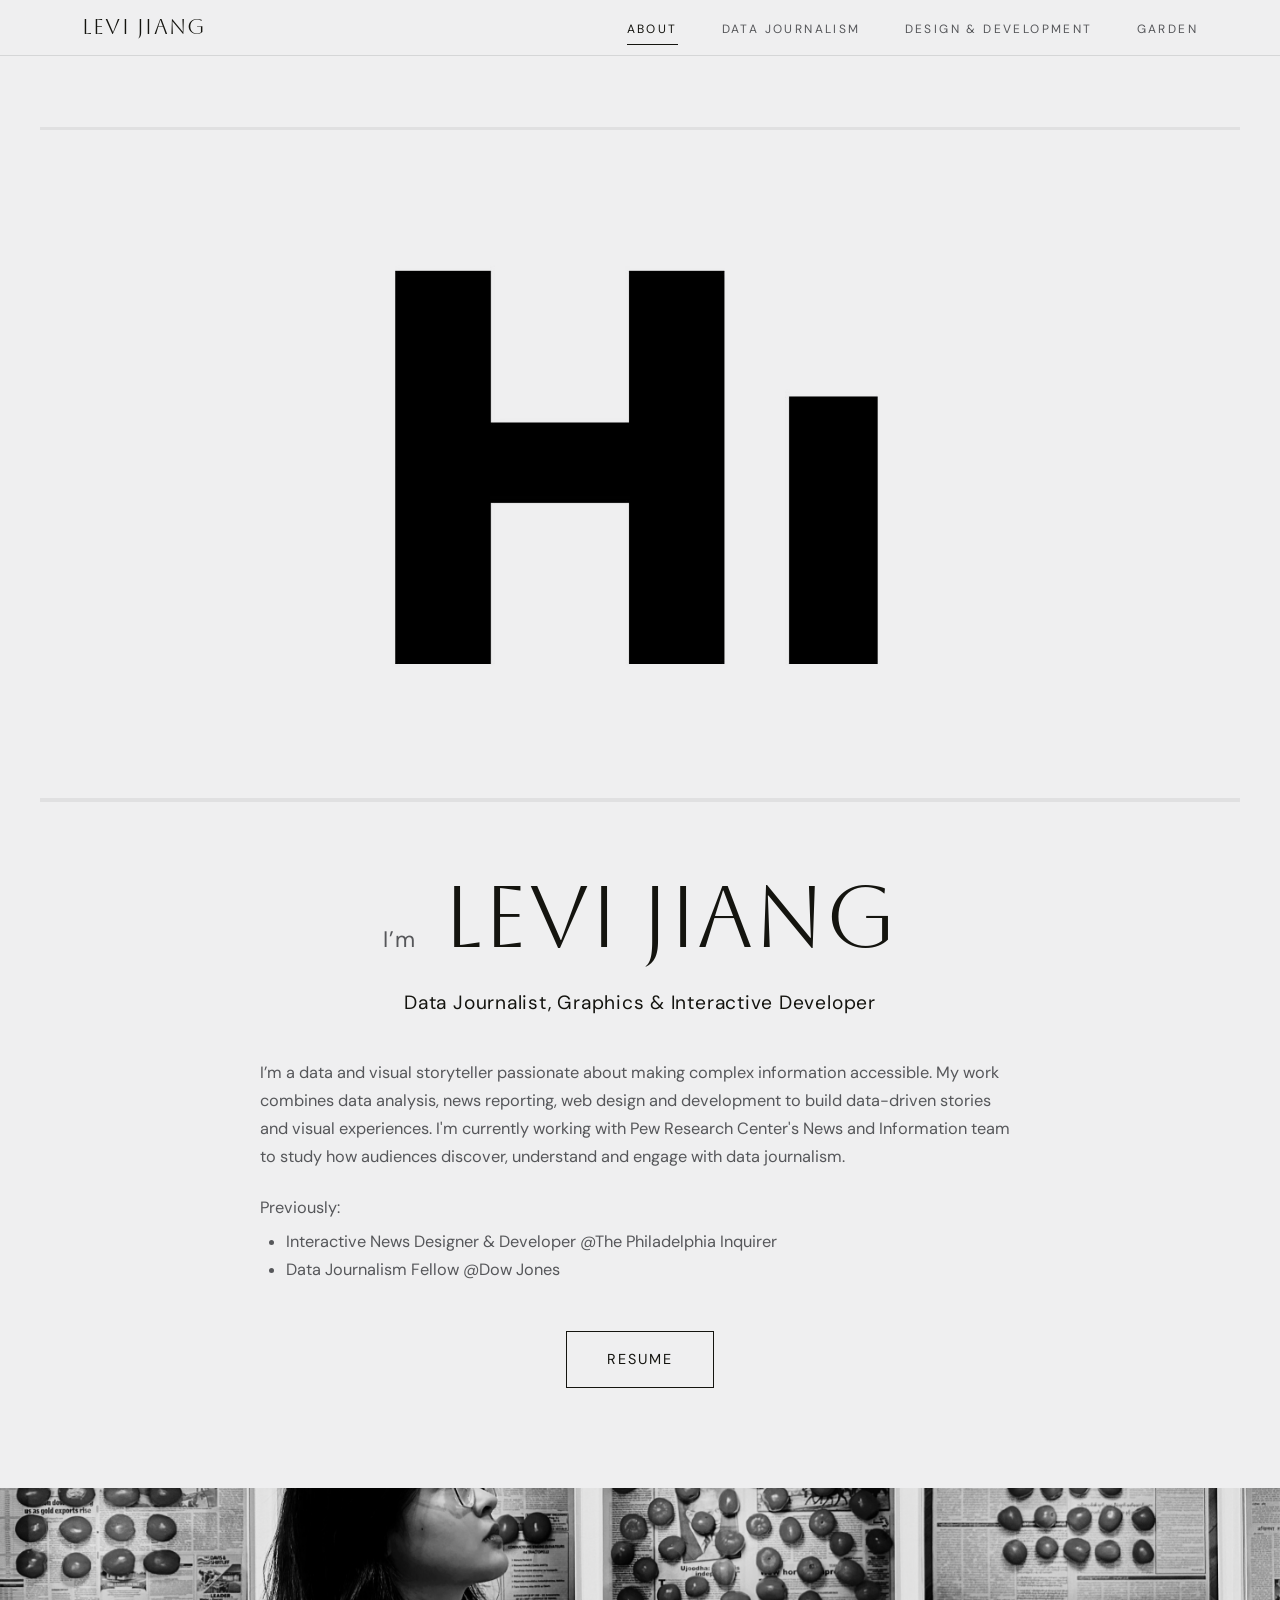
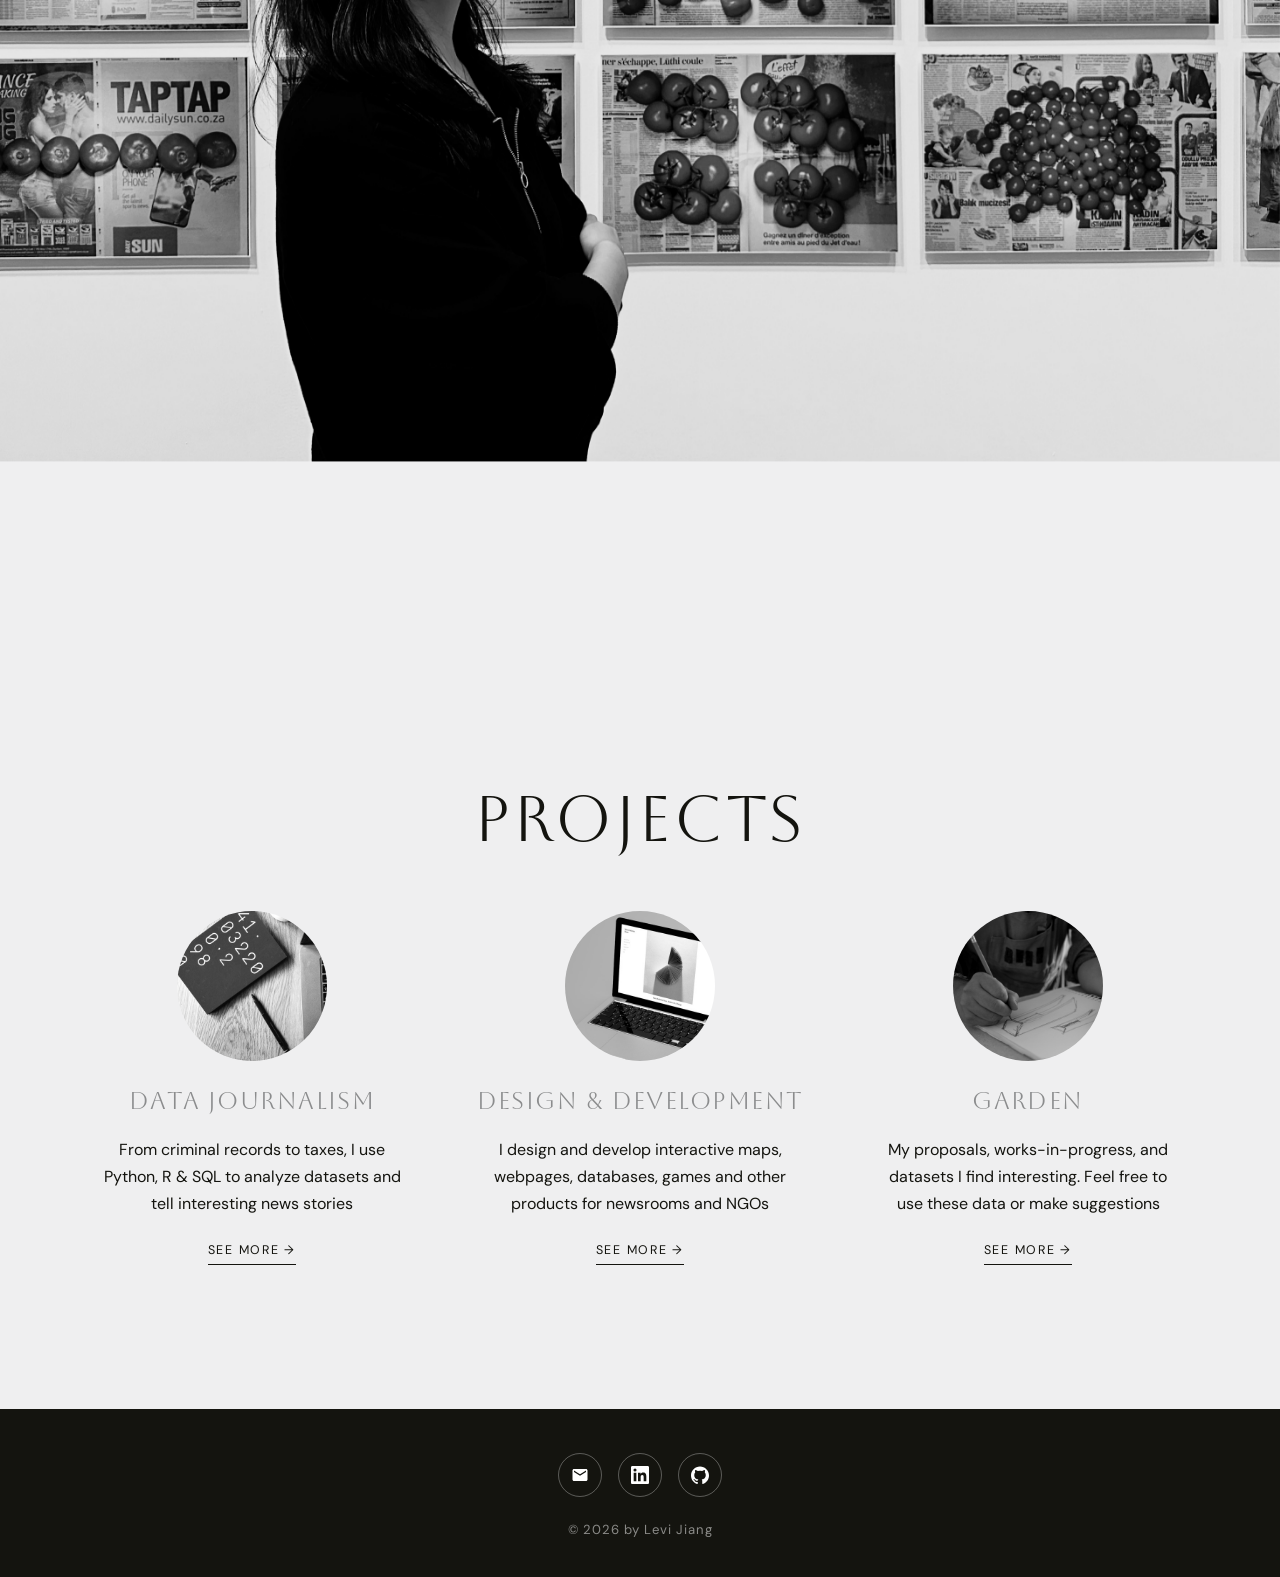
==== index.html @ 880fab99 "Update index.html" ====
<!DOCTYPE html>
<html lang="en">
<head>
  <meta charset="UTF-8" />
  <meta name="viewport" content="width=device-width, initial-scale=1.0" />
  <title>Levi Jiang</title>
  <meta name="description" content="Levi Jiang — Data Journalist, Graphics & Interactive Designer." />
  <meta name="google-site-verification" content="5mQPU6dWFtJViAVLo6UdJofTMunN8_RnD3cqD2Gphuk" />
  <link rel="preconnect" href="https://fonts.googleapis.com" />
  <link rel="preconnect" href="https://fonts.gstatic.com" crossorigin />
  <link href="https://fonts.googleapis.com/css2?family=Aboreto&family=DM+Sans:wght@400;500;600&display=swap" rel="stylesheet" />
  <link rel="stylesheet" href="css/style.css?v=30" />
</head>
<body>
  <header class="site-header">
    <div class="container">
      <nav class="nav">
        <a href="index.html" class="brand">Levi Jiang</a>
        <button class="nav-toggle" aria-label="Toggle menu">&#9776;</button>
        <ul class="nav-links">
          <li><a href="index.html" class="active">About</a></li>
          <li><a href="data-journalism.html">Data Journalism</a></li>
          <li><a href="design-development.html">Design & Development</a></li>
          <li><a href="garden.html">Garden</a></li>
        </ul>
      </nav>
    </div>
  </header>

  <main>
    <!-- Hero: the "Hi" video -->
    <section class="hero">
      <video class="hero-video" autoplay muted loop playsinline poster="assets/Pics/hero.jpg">
        <source src="assets/Videos/hero-1080p.mp4" type="video/mp4" />
      </video>
      <!--<a href="#intro" class="scroll-cue" aria-label="Scroll down">Scroll</a>-->
    </section>

    <!-- Intro -->
    <section class="intro" id="intro">
      <div class="container">
        <h1 class="display"><span class="im">I&rsquo;m</span> Levi Jiang</h1>
        <p class="role">Data Journalist, Graphics &amp; Interactive Developer</p>

        <div class="intro-prev">
          <p>I&rsquo;m a data and visual storyteller passionate about making complex information accessible. My work combines data analysis, news reporting, web design and development to build data-driven stories and visual experiences. I'm currently working with Pew Research Center's News and Information team to study how audiences discover, understand and engage with data journalism.</p>
          <p class="label">Previously:</p>
          <ul class="prev-list">
            <li>Interactive News Designer &amp; Developer @The Philadelphia Inquirer</li>
            <li>Data Journalism Fellow @Dow Jones</li>
          </ul>
        </div>
        <a href="assets/PDF/Levi%20Jiang%20Resume.pdf" class="btn" target="_blank" rel="noopener">Resume</a>
      </div>
    </section>

    <!-- Portrait: parallax — drifts slower than the page (desktop) -->
    <section class="portrait-reveal" role="img" aria-label="Levi Jiang">
      <div class="portrait-bg"></div>
    </section>

    <!-- Projects preview -->
    <section class="projects-preview">
      <div class="container">
        <h2 class="display">Projects</h2>

        <div class="areas">
          <div class="area">
            <img class="area-img" src="assets/Pics/cat-data.jpg?v=2" alt="Data Journalism" />
            <h3 class="area-title">Data Journalism</h3>
            <p>From criminal records to taxes, I use Python, R &amp; SQL to analyze datasets and tell interesting news stories</p>
            <a class="area-more" href="data-journalism.html">See more &rarr;</a>
          </div>
          <div class="area">
            <img class="area-img" src="assets/Pics/cat-design.jpg?v=3" alt="Design &amp; Development" />
            <h3 class="area-title">Design &amp; Development</h3>
            <p>I design and develop interactive maps, webpages, databases, games and other products for newsrooms and NGOs</p>
            <a class="area-more" href="design-development.html">See more &rarr;</a>
          </div>
          <div class="area">
            <img class="area-img" src="assets/Pics/cat-garden.jpg?v=1" alt="Garden" />
            <h3 class="area-title">Garden</h3>
            <p>My proposals, works-in-progress, and datasets I find interesting. Feel free to use these data or make suggestions</p>
            <a class="area-more" href="garden.html">See more &rarr;</a>
          </div>
        </div>
      </div>
    </section>
  </main>

  <footer class="site-footer">
    <div class="container">
      <div class="socials">
        <a href="mailto:lfjiang2001@gmail.com" aria-label="Email">
          <svg viewBox="0 0 24 24" fill="currentColor" aria-hidden="true"><path d="M20 4H4c-1.1 0-2 .9-2 2v12c0 1.1.9 2 2 2h16c1.1 0 2-.9 2-2V6c0-1.1-.9-2-2-2zm0 4l-8 5-8-5V6l8 5 8-5v2z"/></svg>
        </a>
        <a href="https://www.linkedin.com/in/levi-jiang/" target="_blank" rel="noopener" aria-label="LinkedIn">
          <svg viewBox="0 0 24 24" fill="currentColor" aria-hidden="true"><path d="M20.45 20.45h-3.56v-5.57c0-1.33-.02-3.04-1.85-3.04-1.85 0-2.14 1.45-2.14 2.94v5.67H9.35V9h3.41v1.56h.05c.48-.9 1.63-1.85 3.36-1.85 3.6 0 4.26 2.37 4.26 5.45v6.29zM5.34 7.43a2.07 2.07 0 110-4.14 2.07 2.07 0 010 4.14zM7.12 20.45H3.56V9h3.56v11.45zM22.22 0H1.77C.79 0 0 .77 0 1.73v20.54C0 23.22.79 24 1.77 24h20.45c.98 0 1.78-.78 1.78-1.73V1.73C24 .77 23.2 0 22.22 0z"/></svg>
        </a>
        <a href="https://github.com/EASE010" target="_blank" rel="noopener" aria-label="GitHub">
          <svg viewBox="0 0 24 24" fill="currentColor" aria-hidden="true"><path d="M12 .5C5.37.5 0 5.87 0 12.5c0 5.3 3.44 9.8 8.21 11.39.6.11.82-.26.82-.58v-2.03c-3.34.73-4.04-1.61-4.04-1.61-.55-1.39-1.34-1.76-1.34-1.76-1.09-.75.08-.73.08-.73 1.2.08 1.84 1.24 1.84 1.24 1.07 1.83 2.81 1.3 3.5.99.11-.78.42-1.31.76-1.61-2.67-.3-5.47-1.33-5.47-5.93 0-1.31.47-2.38 1.24-3.22-.13-.3-.54-1.52.11-3.18 0 0 1.01-.32 3.3 1.23a11.5 11.5 0 016 0c2.29-1.55 3.3-1.23 3.3-1.23.65 1.66.24 2.88.12 3.18.77.84 1.23 1.91 1.23 3.22 0 4.61-2.8 5.63-5.48 5.92.43.37.81 1.1.81 2.22v3.29c0 .32.22.7.83.58C20.56 22.3 24 17.8 24 12.5 24 5.87 18.63.5 12 .5z"/></svg>
        </a>
      </div>
      <div class="footer-bottom">&copy; 2026 by Levi Jiang</div>
    </div>
  </footer>

  <script src="js/main.js?v=11"></script>
</body>
</html>
---- css/style.css ----
:root {
  --bg: #efeff0;        /* newsprint paper gray/
  --bg-soft: #e2e3e4;   /* slightly deeper gray for contrasting sections */
  --ink: #14140f;
  --muted: #8b8c8d;
  --muted-dark: #56575a;
  --line: #d5d6d7;
  --maxw: 1180px;
  --display: "Aboreto", "Times New Roman", serif;
  --sans: "DM Sans", -apple-system, BlinkMacSystemFont, "Segoe UI", Roboto, sans-serif;
  --body: "DM Sans", -apple-system, BlinkMacSystemFont, "Segoe UI", Roboto, sans-serif;
}

* { box-sizing: border-box; margin: 0; padding: 0; }
html { scroll-behavior: smooth; }
body {
  background: var(--bg);
  color: var(--ink);
  font-family: var(--body);
  font-size: 17px;
  line-height: 1.7;
  -webkit-font-smoothing: antialiased;
}
img { max-width: 100%; display: block; }
a { color: inherit; text-decoration: none; }

.container { max-width: var(--maxw); margin: 0 auto; padding: 0 32px; }

h1, h2, h3 { font-weight: 400; line-height: 1.05; }
.display { font-family: var(--display); letter-spacing: 0.01em; }

.eyebrow {
  font-family: var(--sans);
  font-size: 0.82rem;
  letter-spacing: 0.28em;
  text-transform: uppercase;
  color: var(--muted);
  font-weight: 400;
}
.muted { color: var(--muted); }

/* ---------- Buttons ---------- */
.btn {
  display: inline-flex; align-items: center; gap: 10px;
  padding: 15px 40px;
  font-family: var(--sans);
  font-weight: 400;
  font-size: 0.9rem;
  letter-spacing: 0.14em;
  text-transform: uppercase;
  border: 1px solid var(--ink);
  background: transparent;
  color: var(--ink);
  transition: all .22s ease;
  cursor: pointer;
}
.btn:hover { background: var(--ink); color: #fff; }
.btn-solid { background: var(--ink); color: #fff; }
.btn-solid:hover { background: #fff; color: var(--ink); }

/* ---------- Header ---------- */
.site-header {
  position: sticky; top: 0; z-index: 50;
  background: rgba(239, 239, 240, 0.85);
  backdrop-filter: saturate(180%) blur(12px);
  border-bottom: 1px solid var(--line);
}
.nav { display: flex; align-items: center; justify-content: space-between; height: 55px; }
.brand { font-family: var(--display); font-size: 1.3rem; letter-spacing: 0.06em; color: var(--ink); }
.nav-links { display: flex; gap: 44px; list-style: none; align-items: center; }
.nav-links a {
  font-family: var(--sans);
  font-size: 0.75rem; font-weight: 400;
  letter-spacing: 0.2em; text-transform: uppercase;
  color: var(--muted-dark); position: relative; padding: 8px 0;
  transition: color .2s ease;
}
.nav-links a:hover { color: var(--ink); }
.nav-links a.active { color: var(--ink); }
.nav-links a.active::after {
  content: ""; position: absolute; left: 0; right: 0; bottom: 0;
  height: 1.5px; background: var(--ink);
}
.nav-toggle { display: none; background: none; border: none; font-size: 1.6rem; cursor: pointer; color: var(--ink); line-height: 1; }

/* ---------- Hero (full-width "Hi" video) ---------- */
.hero {
  position: relative;
  min-height: calc(100vh - 84px);
  display: flex; align-items: center; justify-content: center;
  padding: 0;
}
.hero-video {
  width: 100%;
  max-width: 1200px;
  aspect-ratio: 16 / 9;
  object-fit: contain;
  display: block;
  background: var(--bg);
  /* video has a white background; multiply lets the paper-gray page show
     through the white while keeping the black "Hi" — so it blends in */
  mix-blend-mode: multiply;
  /* desaturate so the hand/sphere match the black & white page */
  filter: grayscale(100%);
}
.scroll-cue {
  position: absolute; left: 50%; bottom: 26px; transform: translateX(-50%);
  font-family: var(--sans); font-size: 0.7rem; letter-spacing: 0.24em; text-transform: uppercase;
  color: var(--muted); display: flex; flex-direction: column; align-items: center; gap: 8px;
  animation: bob 2s ease-in-out infinite;
}
.scroll-cue::after { content: ""; width: 1px; height: 34px; background: var(--muted); }
@keyframes bob { 0%,100%{ transform: translateX(-50%) translateY(0);} 50%{ transform: translateX(-50%) translateY(6px);} }

/* ---------- Intro block (below the Hi) ---------- */
.intro { padding: 0px 0 100px; text-align: left; }
/* Only the name + role stay centered; everything below reads left-aligned */
.intro h1,
.intro .role { text-align: center; }
.intro h1 { font-family: var(--display); font-size: clamp(3rem, 7vw, 5.4rem); letter-spacing: 0em; margin-bottom: 24px; }
/* "I'm" sits small, inline, at the baseline of the big name */
.intro .im { font-family: var(--sans); font-size: 0.26em; letter-spacing: 0.06em; color: var(--muted-dark); vertical-align: baseline; margin-right: 0.15em; }
.intro .role { font-family: var(--sans); font-size: clamp(1.05rem, 1.5vw, 1.35rem); letter-spacing: 0.04em; margin-bottom: 40px; }
/* Cap the width and center it — a comfortable column on desktop that shrinks
   to fit any screen (no fixed side margins that break on mobile) */
.intro-prev { max-width: 760px; margin: 0 auto; }
.intro-prev p { color: var(--muted-dark); font-size: 1.02rem; line-height: 1.7; margin-bottom: 1.5rem; }
.intro-prev .label { font-family: var(--body); letter-spacing: normal; text-transform: none; font-size: 1.02rem; color: var(--muted-dark); margin-bottom: 6px; }
.prev-list { list-style: disc; padding-left: 1.5em; margin: 0; }
.prev-list li { color: var(--muted-dark); font-size: 1.02rem; line-height: 1.7; }
.intro .btn { display: flex; width: fit-content; margin: 48px auto 0; }

/* ---------- Portrait parallax (photo drifts slower than the page) ---------- */
.portrait-reveal {
  position: relative;
  overflow: hidden;
  height: 91vh;
  min-height: 460px;
}
.portrait-bg {
  position: absolute;
  inset: -10% 0;                 /* headroom so the JS drift never exposes a gap */
  background-image: url("../assets/Pics/portrait.jpg");
  background-repeat: no-repeat;
  background-position: center center;
  background-size: cover;
  will-change: transform;
}
/* On mobile the photo just sits still (no parallax) */
@media (max-width: 768px) {
  .portrait-reveal { height: 56vh; min-height: 340px; }
  .portrait-bg { inset: 0; transform: none !important; }
}
/* Respect users who prefer less motion */
@media (prefers-reduced-motion: reduce) {
  .portrait-bg { transform: none !important; }
}

/* ---------- Projects preview (three areas) ---------- */
.projects-preview {
  padding: 80px 0;
  background: var(--bg);
  text-align: center;
}
.projects-preview .display {
  font-size: clamp(2.6rem, 6vw, 4rem);
  line-height: 1;
  letter-spacing: 0.04em;
  margin-bottom: 60px;
}
.projects-preview .lead { font-family: var(--sans); font-size: 1.15rem; letter-spacing: 0.01em; color: var(--ink); margin: 0 auto 68px; }

.areas { display: grid; grid-template-columns: repeat(3, 1fr); gap: 48px; margin-bottom: 64px; }
.area { display: flex; flex-direction: column; align-items: center; }
.area-img {
  width: 150px; height: 150px;
  border-radius: 50%;
  object-fit: cover;
  filter: grayscale(100%);
  margin-bottom: 28px;
}
.area-title {
  font-family: var(--display);
  font-size: 1.5rem;
  letter-spacing: 0.06em;
  color: var(--muted);
  margin-bottom: 22px;
}
.area p { font-family: var(--sans); color: var(--ink); font-size: 1rem; line-height: 1.7; max-width: 300px; }
.area-more { display: inline-block; margin-top: 22px; font-family: var(--sans); font-size: 0.78rem; letter-spacing: 0.14em; text-transform: uppercase; color: var(--ink); border-bottom: 1px solid var(--ink); padding-bottom: 3px; transition: opacity .2s ease; }
.area-more:hover { opacity: 0.5; }

/* award line inside a Garden-style card */
.projects-item .award { display: block; margin-top: 12px; font-family: var(--sans); font-size: 0.82rem; color: var(--ink); }

@media (max-width: 768px) {
  .areas { grid-template-columns: 1fr; gap: 56px; }
}

/* ---------- Generic page head ---------- */
.page-head { padding: 70px 0 20px; text-align: center; }
.page-head .eyebrow { display: block; margin-bottom: 22px; }
.page-head h1 { font-family: var(--display); font-size: clamp(3rem, 4vw, 5rem); letter-spacing: 0.02em; }
.page-head .page-sub { font-family: var(--sans); color: var(--muted); letter-spacing: 0.06em; margin-top: 16px; }
.page-head .lead { font-family: var(--sans); color: var(--muted-dark); max-width: 640px; margin: 22px auto 0; letter-spacing: 0.02em; }

/* ---------- Garden ---------- */
.garden-list { max-width: 940px; margin: 0 auto; display: flex; flex-direction: column; }
.projects-item { display: grid; grid-template-columns: 320px 1fr; gap: 40px; align-items: center; padding: 44px 0; border-top: 1px solid var(--line); }
.projects-item:last-child { border-bottom: 1px solid var(--line); }
.garden-thumb { display: block; overflow: hidden; border-radius: 2px; }
.garden-thumb img {
  width: 100%; aspect-ratio: 3 / 2; object-fit: cover;
  filter: grayscale(100%);
  transition: filter .4s ease, transform .5s ease;
}
/* colour + zoom when hovering the picture OR the headline of the same card */
.garden-thumb:hover img,
.projects-item:has(h3 a:hover) .garden-thumb img { filter: grayscale(0%); transform: scale(1.04); }
.garden-tag { font-family: var(--sans); font-size: 0.72rem; letter-spacing: 0.18em; text-transform: uppercase; color: var(--muted); display: block; margin-bottom: 12px; }
.projects-item h3 { font-family: var(--body); font-weight: 600; font-size: clamp(1.3rem, 2.2vw, 1.6rem); line-height: 1.3; letter-spacing: -0.01em; margin-bottom: 14px; }
.projects-item h3 a:hover { text-decoration: underline; text-underline-offset: 3px; }
.projects-item p { color: var(--muted-dark); font-size: 1rem; line-height: 1.7; }
@media (max-width: 768px) {
  .projects-item { grid-template-columns: 1fr; gap: 20px; padding: 32px 0; }
}

/* ---------- Section shell ---------- */
.section { padding: 90px 0; }

/* ---------- Project category intro ---------- */
.cats { display: grid; grid-template-columns: repeat(3, 1fr); gap: 40px; margin-bottom: 84px; }
.cat h3 { font-family: var(--display); font-size: 1.5rem; margin-bottom: 14px; letter-spacing: 0.02em; }
.cat p { color: var(--muted-dark); font-size: 0.98rem; }
.cat .num { font-family: var(--sans); font-size: 0.8rem; letter-spacing: 0.2em; color: var(--muted); display: block; margin-bottom: 16px; }

/* ---------- Filters ---------- */
.filters { display: flex; flex-wrap: wrap; gap: 10px; justify-content: center; margin-bottom: 56px; }
.filter-btn {
  font-family: var(--sans); font-size: 0.78rem; font-weight: 400;
  letter-spacing: 0.14em; text-transform: uppercase;
  padding: 10px 24px; border: 1px solid var(--line); background: var(--bg); color: var(--muted-dark);
  cursor: pointer; transition: all .18s ease;
}
.filter-btn:hover { border-color: var(--ink); color: var(--ink); }
.filter-btn.active { background: var(--ink); border-color: var(--ink); color: #fff; }

/* ---------- Projects grid ---------- */
.project-grid { display: grid; grid-template-columns: repeat(3, 1fr); gap: 4px; }
.project-card {
  position: relative; display: block; overflow: hidden;
  background: var(--ink); aspect-ratio: 4 / 3;
}
.project-card .thumb {
  width: 100%; height: 100%; object-fit: cover;
  transition: transform .5s ease, opacity .4s ease;
  opacity: 0.92;
}
.project-card:hover .thumb { transform: scale(1.06); opacity: 0.4; }
.project-fallback {
  position: absolute; inset: 0;
  background: linear-gradient(135deg, #1a1a1a, #333);
}
.project-overlay {
  position: absolute; inset: 0; z-index: 2;
  display: flex; flex-direction: column; justify-content: flex-end;
  padding: 26px; color: #fff;
  background: linear-gradient(to top, rgba(0,0,0,.7) 0%, rgba(0,0,0,.15) 55%, rgba(0,0,0,0) 100%);
}
.project-overlay .tag { font-family: var(--sans); font-size: 0.68rem; letter-spacing: 0.18em; text-transform: uppercase; opacity: .85; margin-bottom: 10px; }
.project-overlay h3 { font-family: var(--display); font-size: 1.3rem; line-height: 1.15; letter-spacing: 0.01em; }
.project-overlay p { font-size: 0.9rem; line-height: 1.5; margin-top: 12px; max-height: 0; opacity: 0; overflow: hidden; transition: all .35s ease; }
.project-card:hover .project-overlay p { max-height: 140px; opacity: .95; }

/* ---------- About ---------- */
.about-grid { display: grid; grid-template-columns: 0.85fr 1.15fr; gap: 72px; align-items: start; }
.about-photo { width: 100%; border-radius: 2px; object-fit: cover; filter: grayscale(100%); }
.about-body h2 { font-family: var(--display); font-size: clamp(2rem, 4vw, 2.8rem); margin-bottom: 28px; letter-spacing: 0.02em; }
.about-body p { color: var(--muted-dark); margin-bottom: 22px; }
.about-body p strong { color: var(--ink); font-weight: 600; }
.about-list { list-style: none; margin: 36px 0; }
.about-list li { padding: 20px 0; border-top: 1px solid var(--line); }
.about-list li:last-child { border-bottom: 1px solid var(--line); }
.about-list .role { font-family: var(--sans); font-weight: 500; color: var(--ink); letter-spacing: 0.02em; }
.about-list .org { color: var(--muted-dark); font-size: 0.95rem; }

/* ---------- Footer ---------- */
.site-footer { background: var(--ink); color: #fff; padding: 44px 0 36px; text-align: center; }
.socials { display: flex; gap: 16px; justify-content: center; }
.socials a { width: 44px; height: 44px; display: inline-flex; align-items: center; justify-content: center; border: 1px solid rgba(255,255,255,.3); border-radius: 50%; color: #fff; transition: all .2s ease; }
.socials a:hover { background: #fff; border-color: #fff; color: var(--ink); transform: translateY(-2px); }
.socials svg { width: 18px; height: 18px; }
.footer-bottom { margin-top: 22px; font-family: var(--sans); font-size: 0.82rem; letter-spacing: 0.06em; color: rgba(255,255,255,.5); }

/* ---------- Responsive ---------- */
@media (max-width: 920px) {
  .cats { grid-template-columns: 1fr; gap: 28px; }
  .project-grid { grid-template-columns: repeat(2, 1fr); }
  .about-grid { grid-template-columns: 1fr; gap: 36px; }
  .about-photo { max-width: 360px; }
}
@media (max-width: 640px) {
  .nav-toggle { display: block; }
  .nav-links {
    position: absolute; top: 55px; left: 0; right: 0;
    flex-direction: column; gap: 0; align-items: stretch;
    background: var(--bg); border-bottom: 1px solid var(--line);
    padding: 8px 0; display: none;
  }
  .nav-links.open { display: flex; }
  .nav-links a { padding: 14px 32px; }
  .nav-links a.active::after { display: none; }
  .hero { min-height: 60vh; }
  .intro { padding: 24px 0 80px; }
  .projects-preview { padding: 90px 0; }
  .section { padding: 64px 0; }
  .project-grid { grid-template-columns: 1fr; }
  .project-overlay p { max-height: none; opacity: .95; }
}
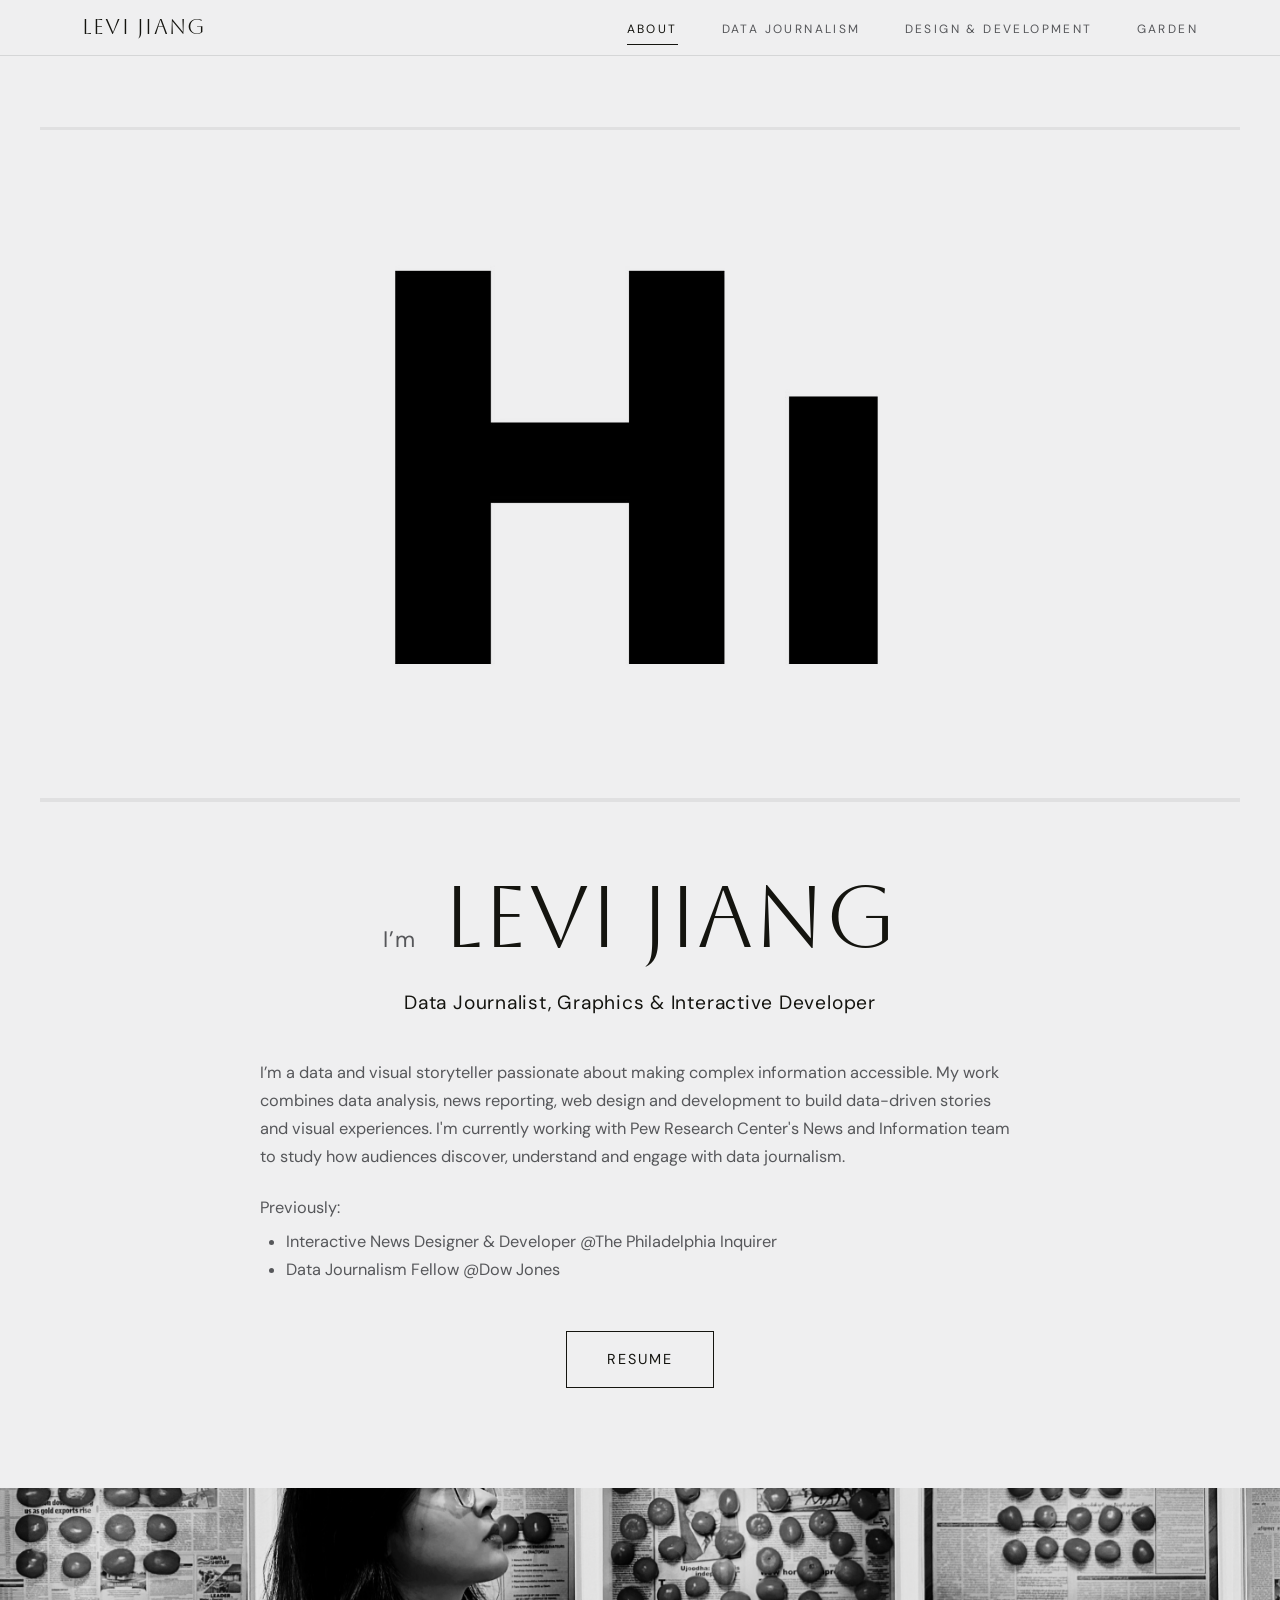
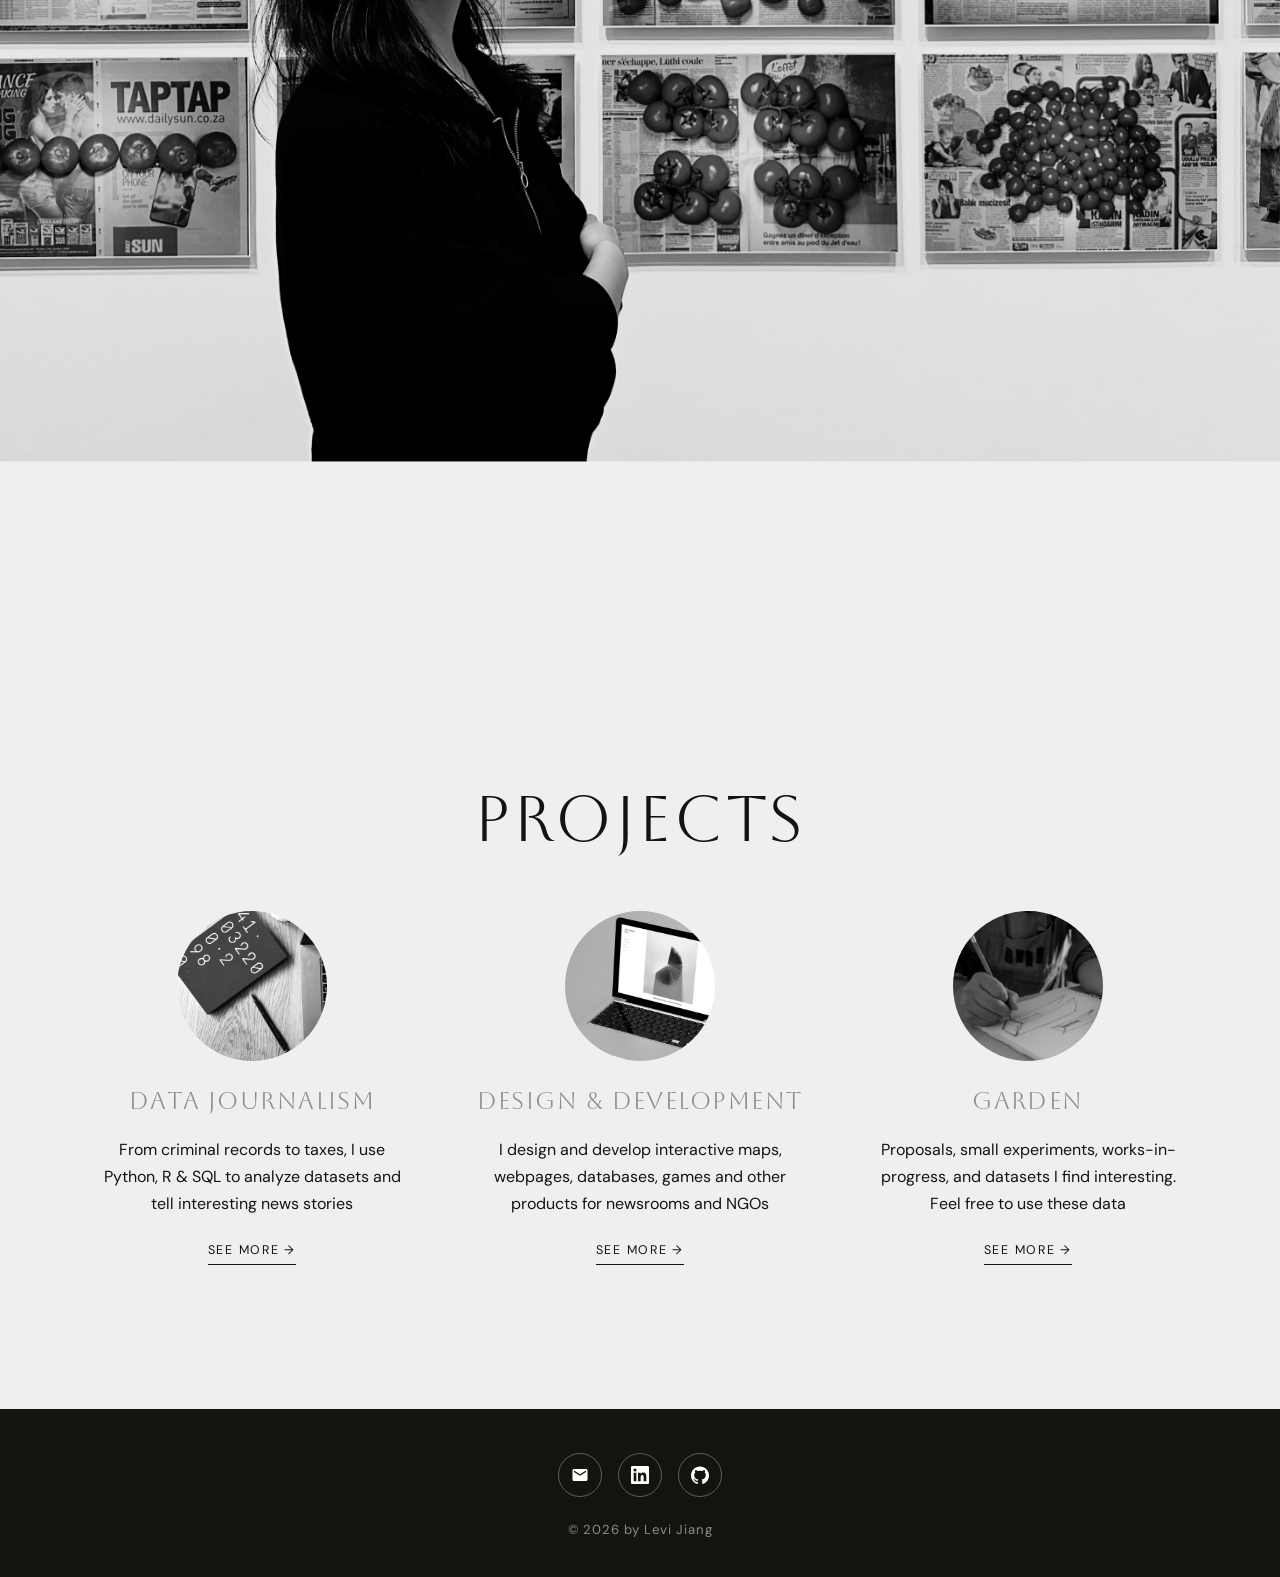
==== commit 908906ca: "added item in garden" ====
--- a/index.html
+++ b/index.html
@@ -80,7 +80,7 @@
           <div class="area">
             <img class="area-img" src="assets/Pics/cat-garden.jpg?v=1" alt="Garden" />
             <h3 class="area-title">Garden</h3>
-            <p>My proposals, works-in-progress, and datasets I find interesting. Feel free to use these data or make suggestions</p>
+            <p>Proposals, small experiments, works-in-progress, and datasets I find interesting. Feel free to use these data</p>
             <a class="area-more" href="garden.html">See more &rarr;</a>
           </div>
         </div>
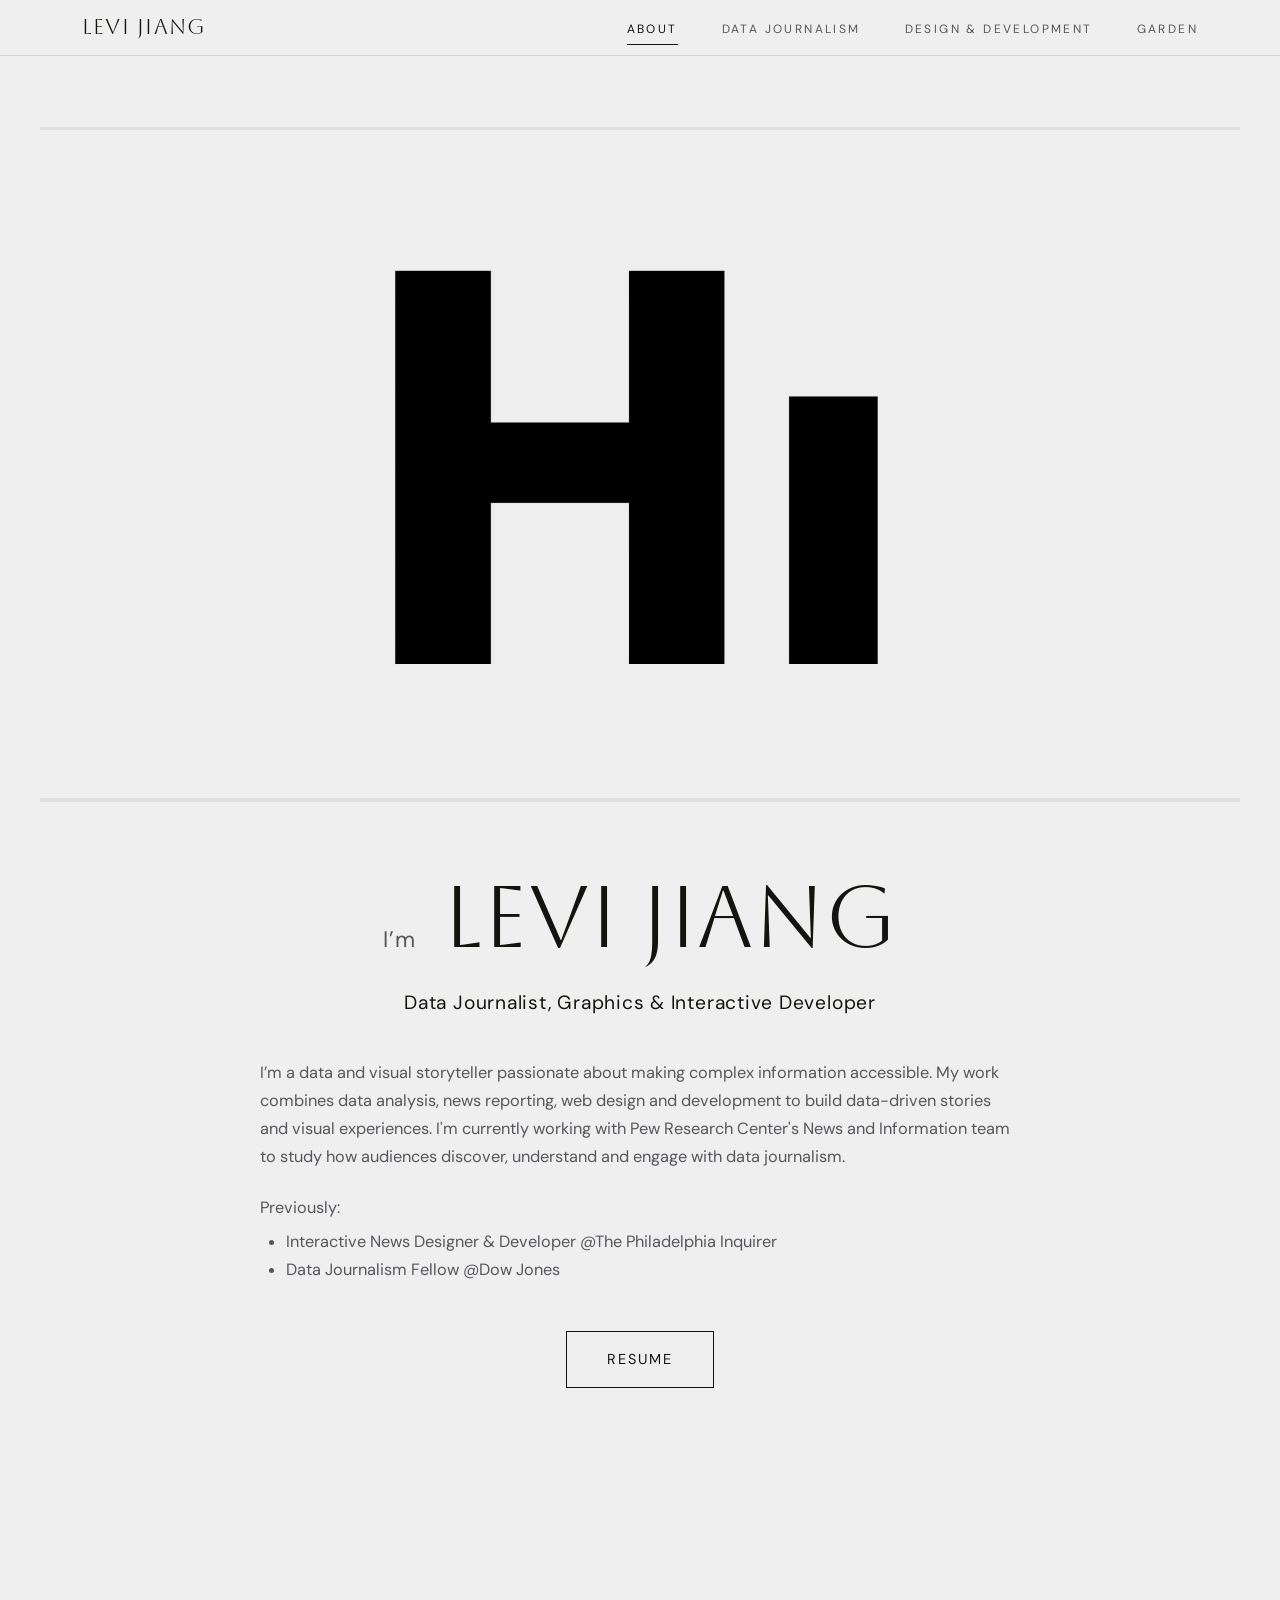
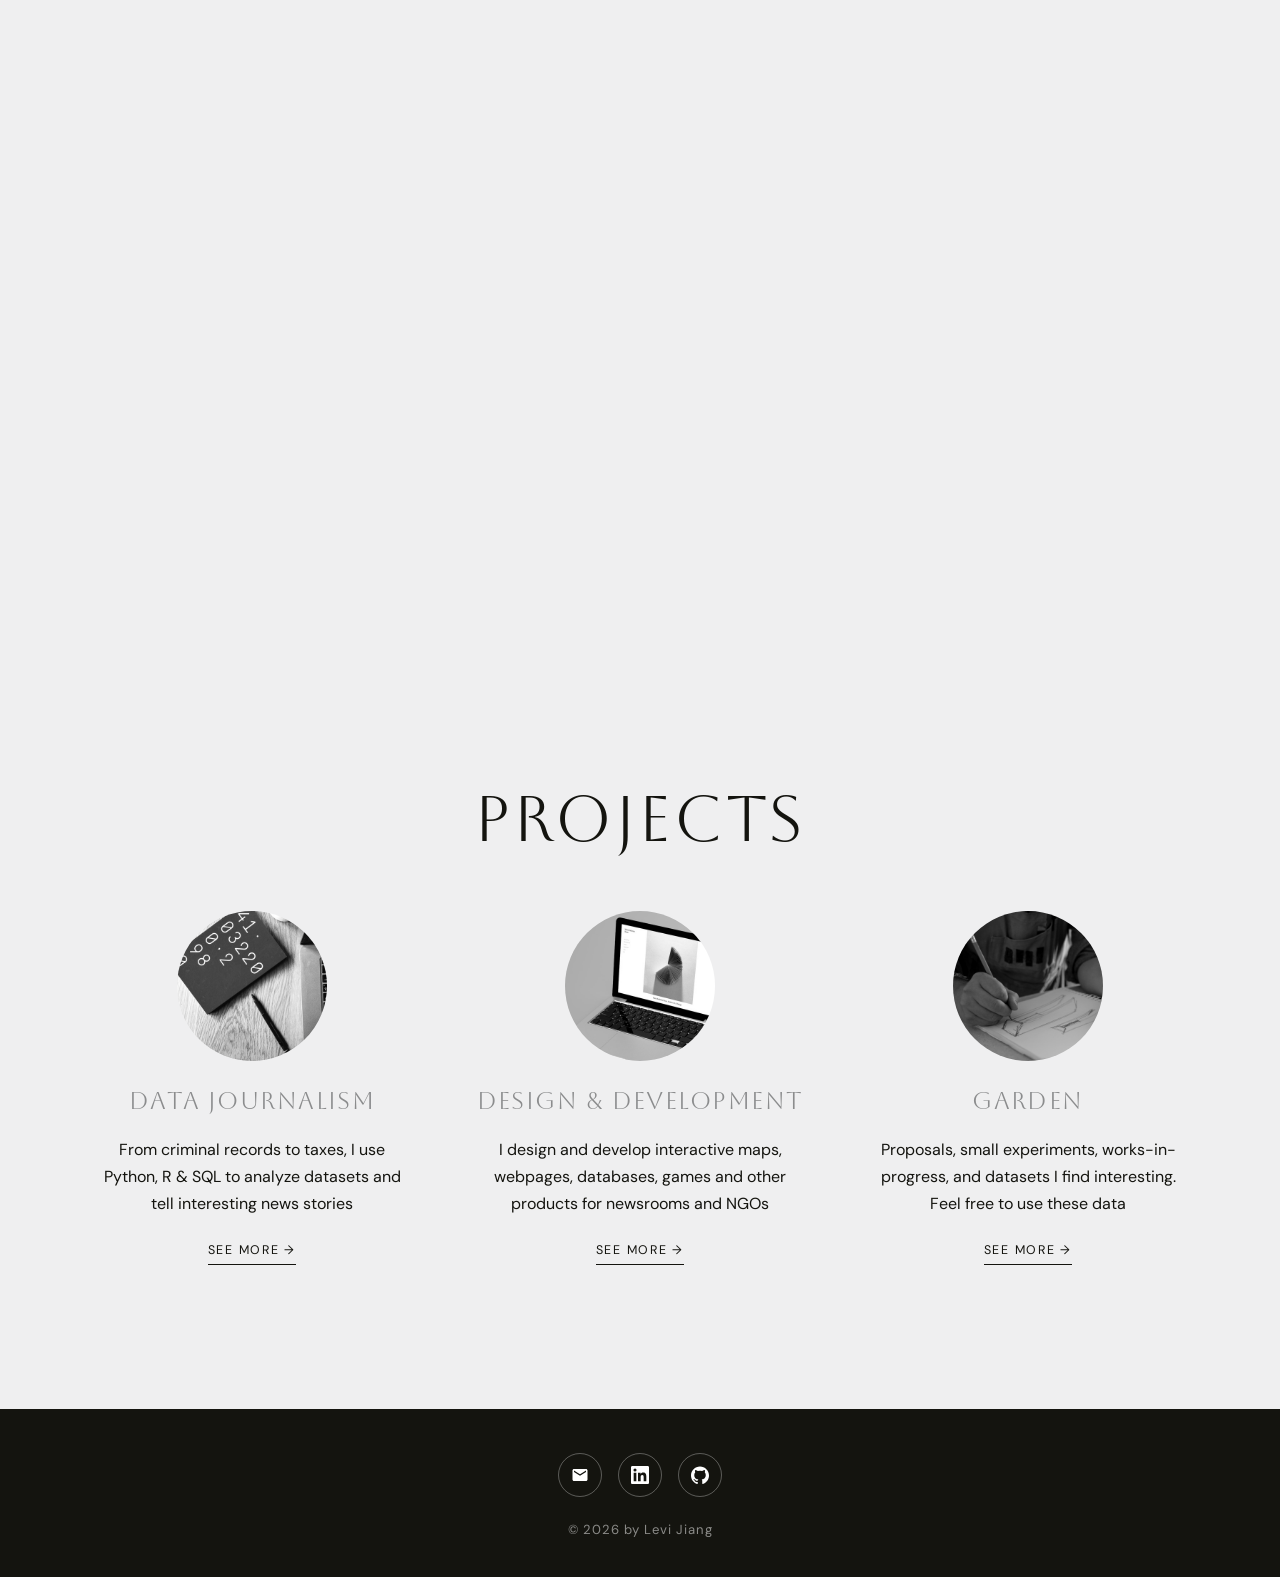
==== commit 82b713ab: "changed parallax" ====
--- a/index.html
+++ b/index.html
@@ -9,7 +9,7 @@
   <link rel="preconnect" href="https://fonts.googleapis.com" />
   <link rel="preconnect" href="https://fonts.gstatic.com" crossorigin />
   <link href="https://fonts.googleapis.com/css2?family=Aboreto&family=DM+Sans:wght@400;500;600&display=swap" rel="stylesheet" />
-  <link rel="stylesheet" href="css/style.css?v=30" />
+  <link rel="stylesheet" href="css/style.css?v=31" />
 </head>
 <body>
   <header class="site-header">
@@ -54,10 +54,8 @@
       </div>
     </section>
 
-    <!-- Portrait: parallax — drifts slower than the page (desktop) -->
-    <section class="portrait-reveal" role="img" aria-label="Levi Jiang">
-      <div class="portrait-bg"></div>
-    </section>
+    <!-- Portrait: simple CSS parallax (background-attachment: fixed) -->
+    <section class="portrait-reveal" role="img" aria-label="Levi Jiang"></section>
 
     <!-- Projects preview -->
     <section class="projects-preview">
@@ -105,6 +103,6 @@
     </div>
   </footer>
 
-  <script src="js/main.js?v=11"></script>
+  <script src="js/main.js?v=12"></script>
 </body>
 </html>
--- a/css/style.css
+++ b/css/style.css
@@ -133,27 +133,20 @@
 /* ---------- Portrait parallax (photo drifts slower than the page) ---------- */
 .portrait-reveal {
   position: relative;
-  overflow: hidden;
   height: 91vh;
   min-height: 460px;
-}
-.portrait-bg {
-  position: absolute;
-  inset: -10% 0;                 /* headroom so the JS drift never exposes a gap */
   background-image: url("../assets/Pics/portrait.jpg");
   background-repeat: no-repeat;
   background-position: center center;
   background-size: cover;
-  will-change: transform;
-}
-/* On mobile the photo just sits still (no parallax) */
+  /* Simple parallax: the photo stays fixed to the viewport while the section
+     scrolls over it — GPU-smooth, no JavaScript, no jump */
+  background-attachment: fixed;
+}
+/* background-attachment:fixed is unreliable on touch devices, so there the
+   photo just scrolls normally as a plain cover image */
 @media (max-width: 768px) {
-  .portrait-reveal { height: 56vh; min-height: 340px; }
-  .portrait-bg { inset: 0; transform: none !important; }
-}
-/* Respect users who prefer less motion */
-@media (prefers-reduced-motion: reduce) {
-  .portrait-bg { transform: none !important; }
+  .portrait-reveal { height: 56vh; min-height: 340px; background-attachment: scroll; }
 }
 
 /* ---------- Projects preview (three areas) ---------- */
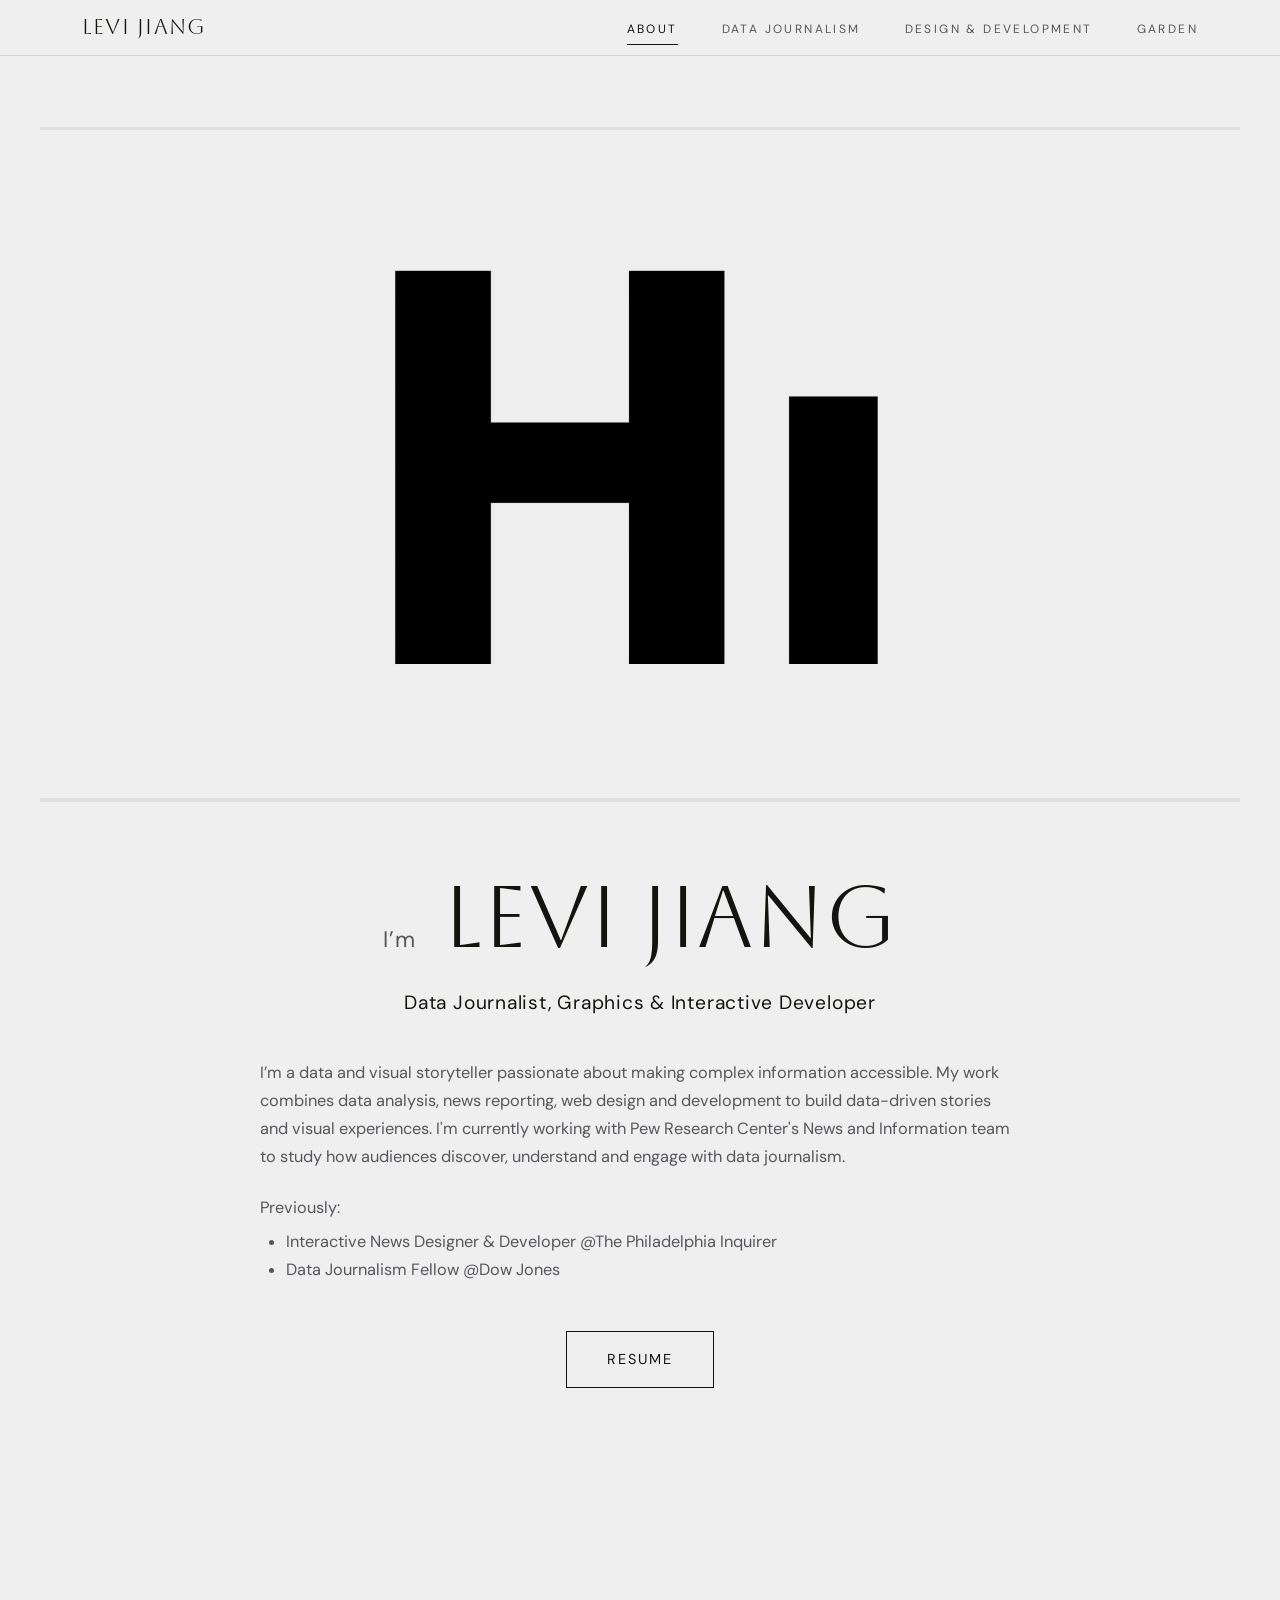
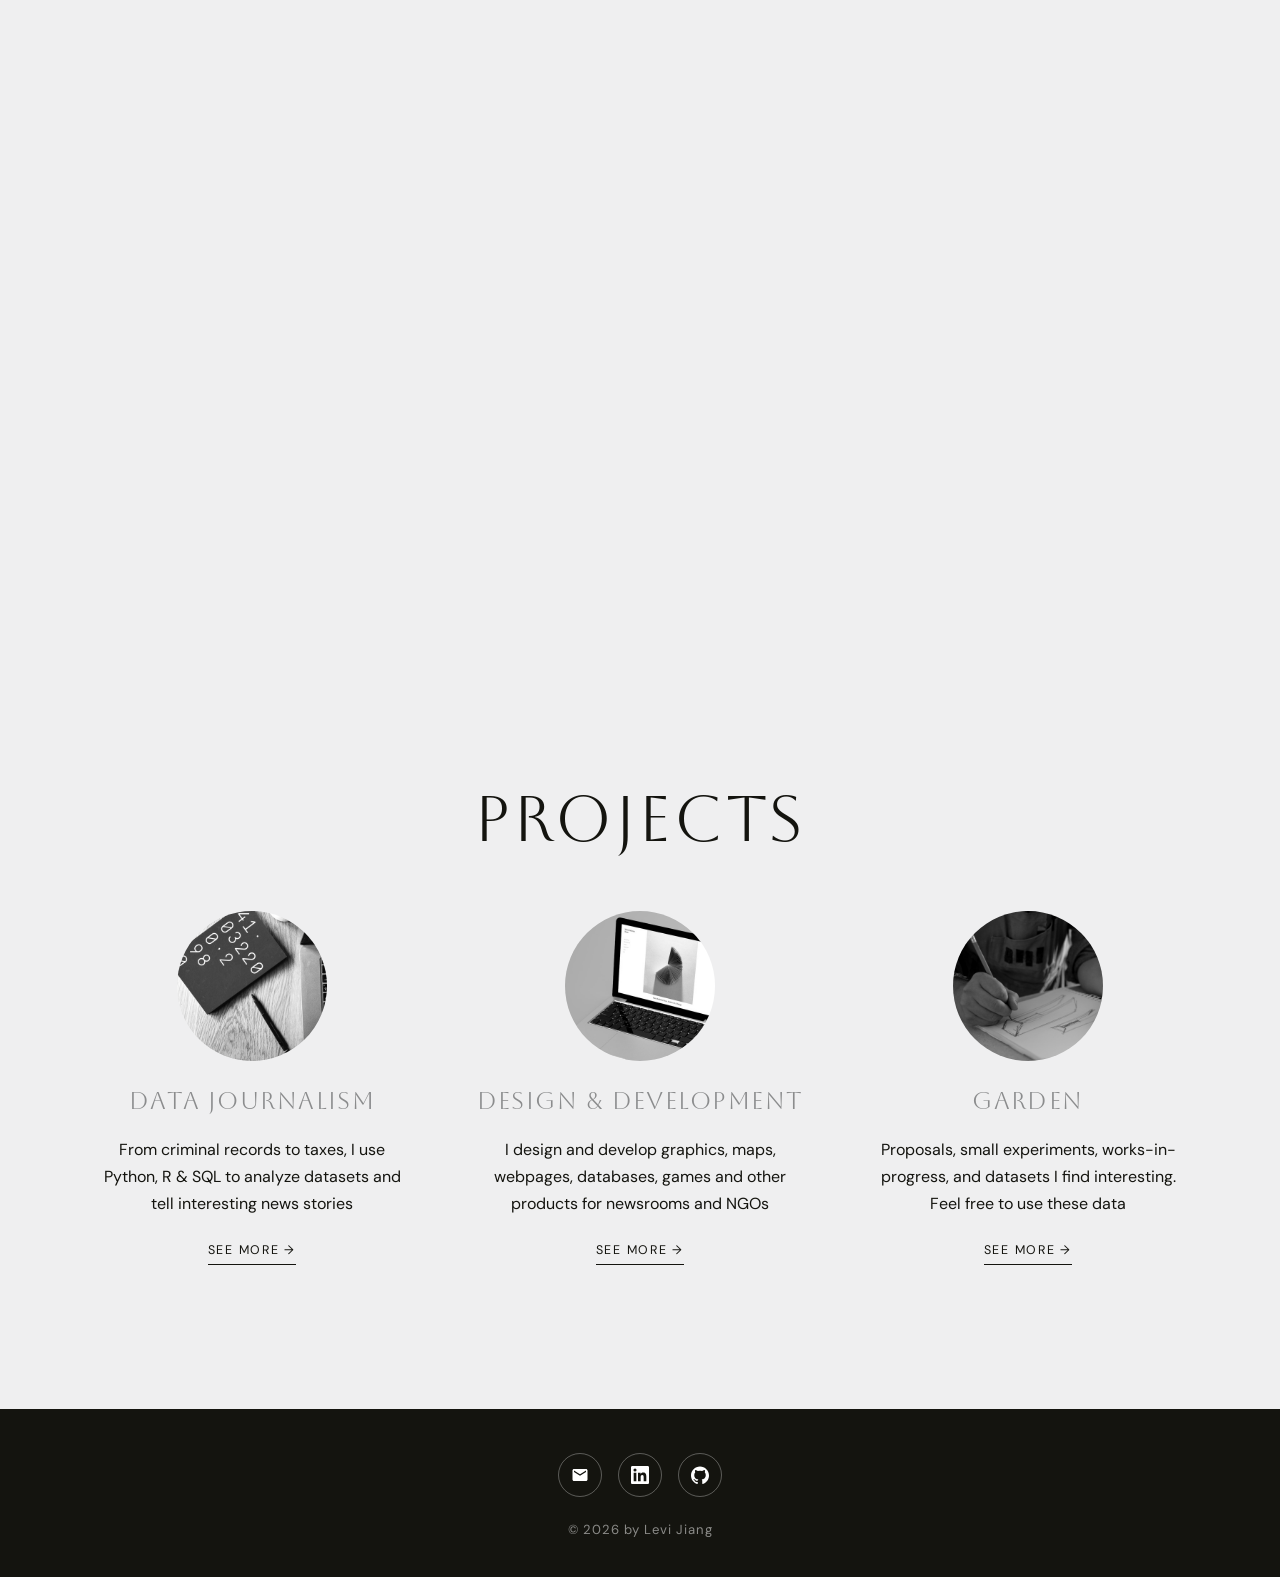
==== commit e577a1e7: "cleaned up garden" ====
--- a/index.html
+++ b/index.html
@@ -72,7 +72,7 @@
           <div class="area">
             <img class="area-img" src="assets/Pics/cat-design.jpg?v=3" alt="Design &amp; Development" />
             <h3 class="area-title">Design &amp; Development</h3>
-            <p>I design and develop interactive maps, webpages, databases, games and other products for newsrooms and NGOs</p>
+            <p>I design and develop graphics, maps, webpages, databases, games and other products for newsrooms and NGOs</p>
             <a class="area-more" href="design-development.html">See more &rarr;</a>
           </div>
           <div class="area">
--- a/css/style.css
+++ b/css/style.css
@@ -198,19 +198,23 @@
 .page-head .lead { font-family: var(--sans); color: var(--muted-dark); max-width: 640px; margin: 22px auto 0; letter-spacing: 0.02em; }
 
 /* ---------- Garden ---------- */
-.garden-list { max-width: 940px; margin: 0 auto; display: flex; flex-direction: column; }
+.project-list { max-width: 940px; margin: 0 auto; display: flex; flex-direction: column; }
 .projects-item { display: grid; grid-template-columns: 320px 1fr; gap: 40px; align-items: center; padding: 44px 0; border-top: 1px solid var(--line); }
 .projects-item:last-child { border-bottom: 1px solid var(--line); }
-.garden-thumb { display: block; overflow: hidden; border-radius: 2px; }
-.garden-thumb img {
+.project-thumb { display: block; overflow: hidden; border-radius: 2px; }
+.project-thumb img {
   width: 100%; aspect-ratio: 3 / 2; object-fit: cover;
-  filter: grayscale(100%);
   transition: filter .4s ease, transform .5s ease;
 }
-/* colour + zoom when hovering the picture OR the headline of the same card */
-.garden-thumb:hover img,
-.projects-item:has(h3 a:hover) .garden-thumb img { filter: grayscale(0%); transform: scale(1.04); }
-.garden-tag { font-family: var(--sans); font-size: 0.72rem; letter-spacing: 0.18em; text-transform: uppercase; color: var(--muted); display: block; margin-bottom: 12px; }
+/* Only on devices that can hover (laptops/desktops): start black & white, then
+   reveal colour + zoom on hovering the picture or the headline. Touch devices
+   have no hover, so they just show the images in full colour. */
+@media (hover: hover) {
+  .project-thumb img { filter: grayscale(100%); }
+  .project-thumb:hover img,
+  .projects-item:has(h3 a:hover) .project-thumb img { filter: grayscale(0%); transform: scale(1.04); }
+}
+.project-tag { font-family: var(--sans); font-size: 0.72rem; letter-spacing: 0.18em; text-transform: uppercase; color: var(--muted); display: block; margin-bottom: 12px; }
 .projects-item h3 { font-family: var(--body); font-weight: 600; font-size: clamp(1.3rem, 2.2vw, 1.6rem); line-height: 1.3; letter-spacing: -0.01em; margin-bottom: 14px; }
 .projects-item h3 a:hover { text-decoration: underline; text-underline-offset: 3px; }
 .projects-item p { color: var(--muted-dark); font-size: 1rem; line-height: 1.7; }
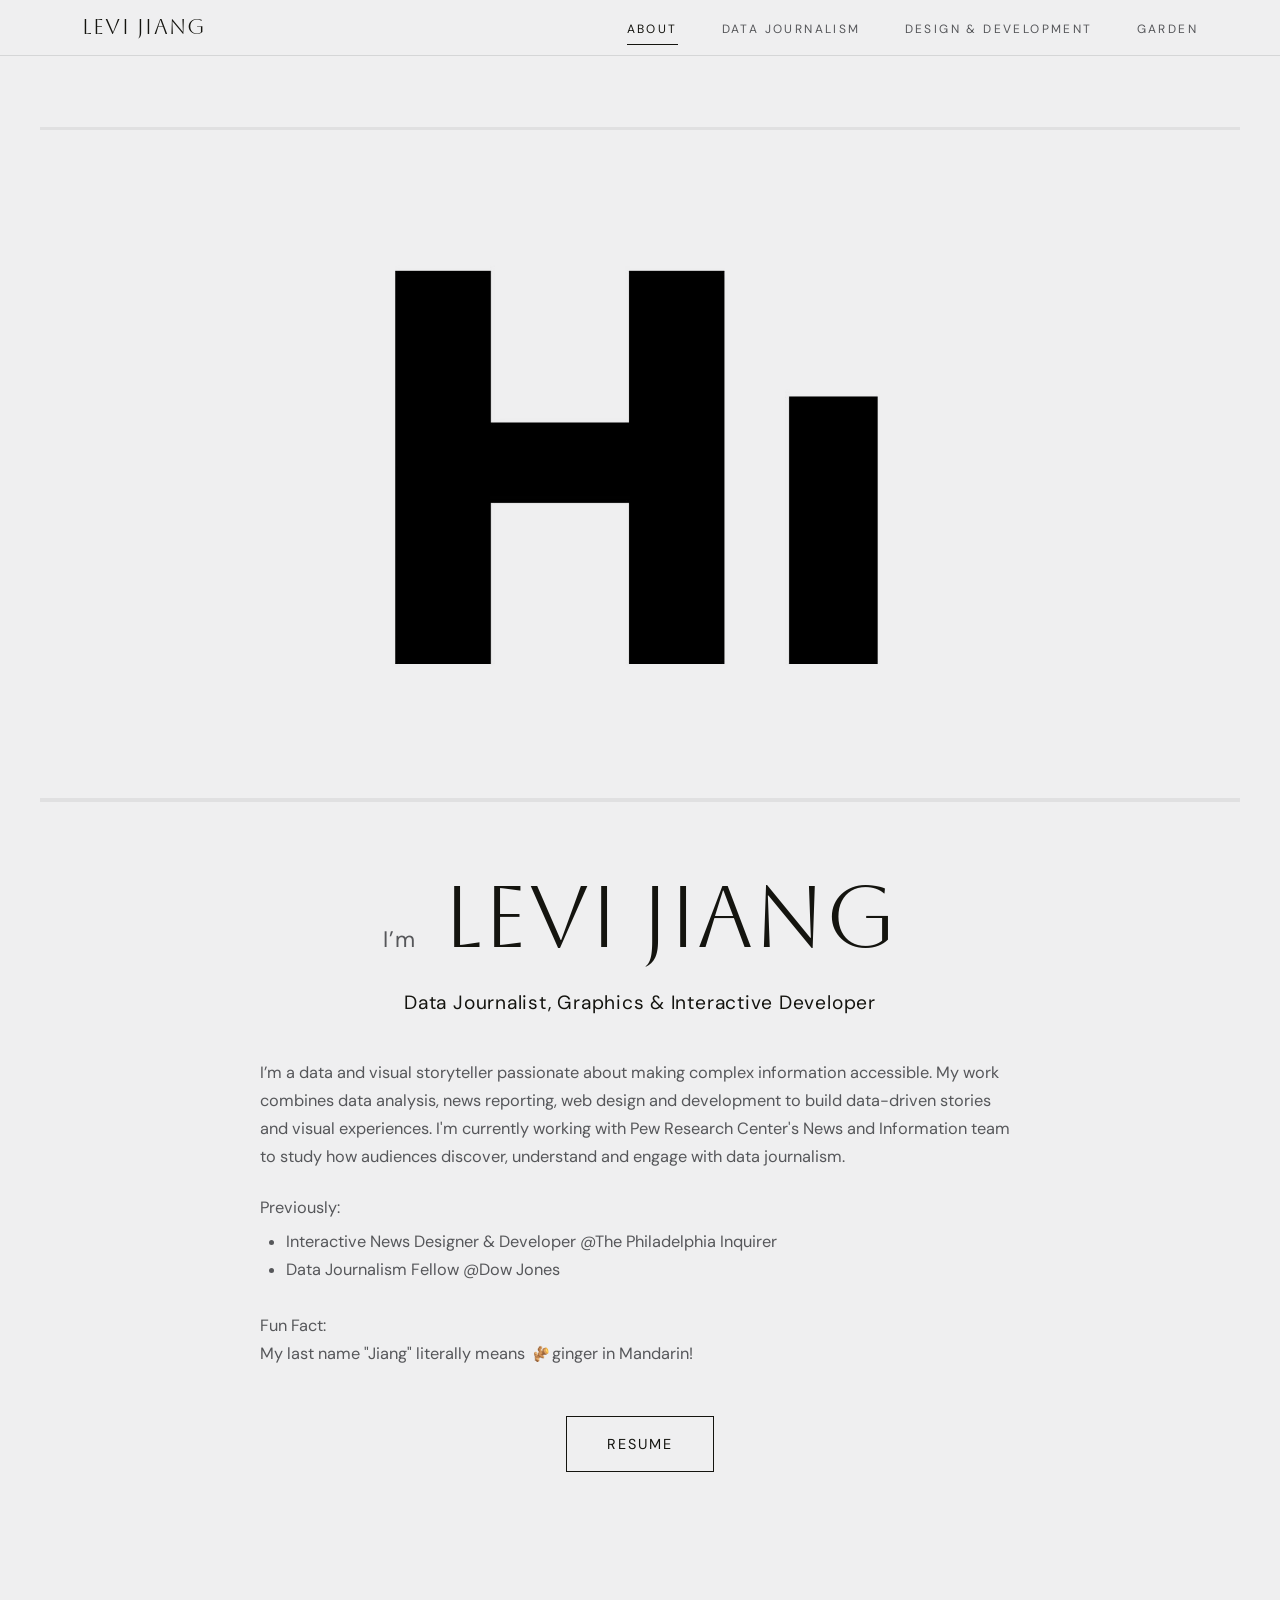
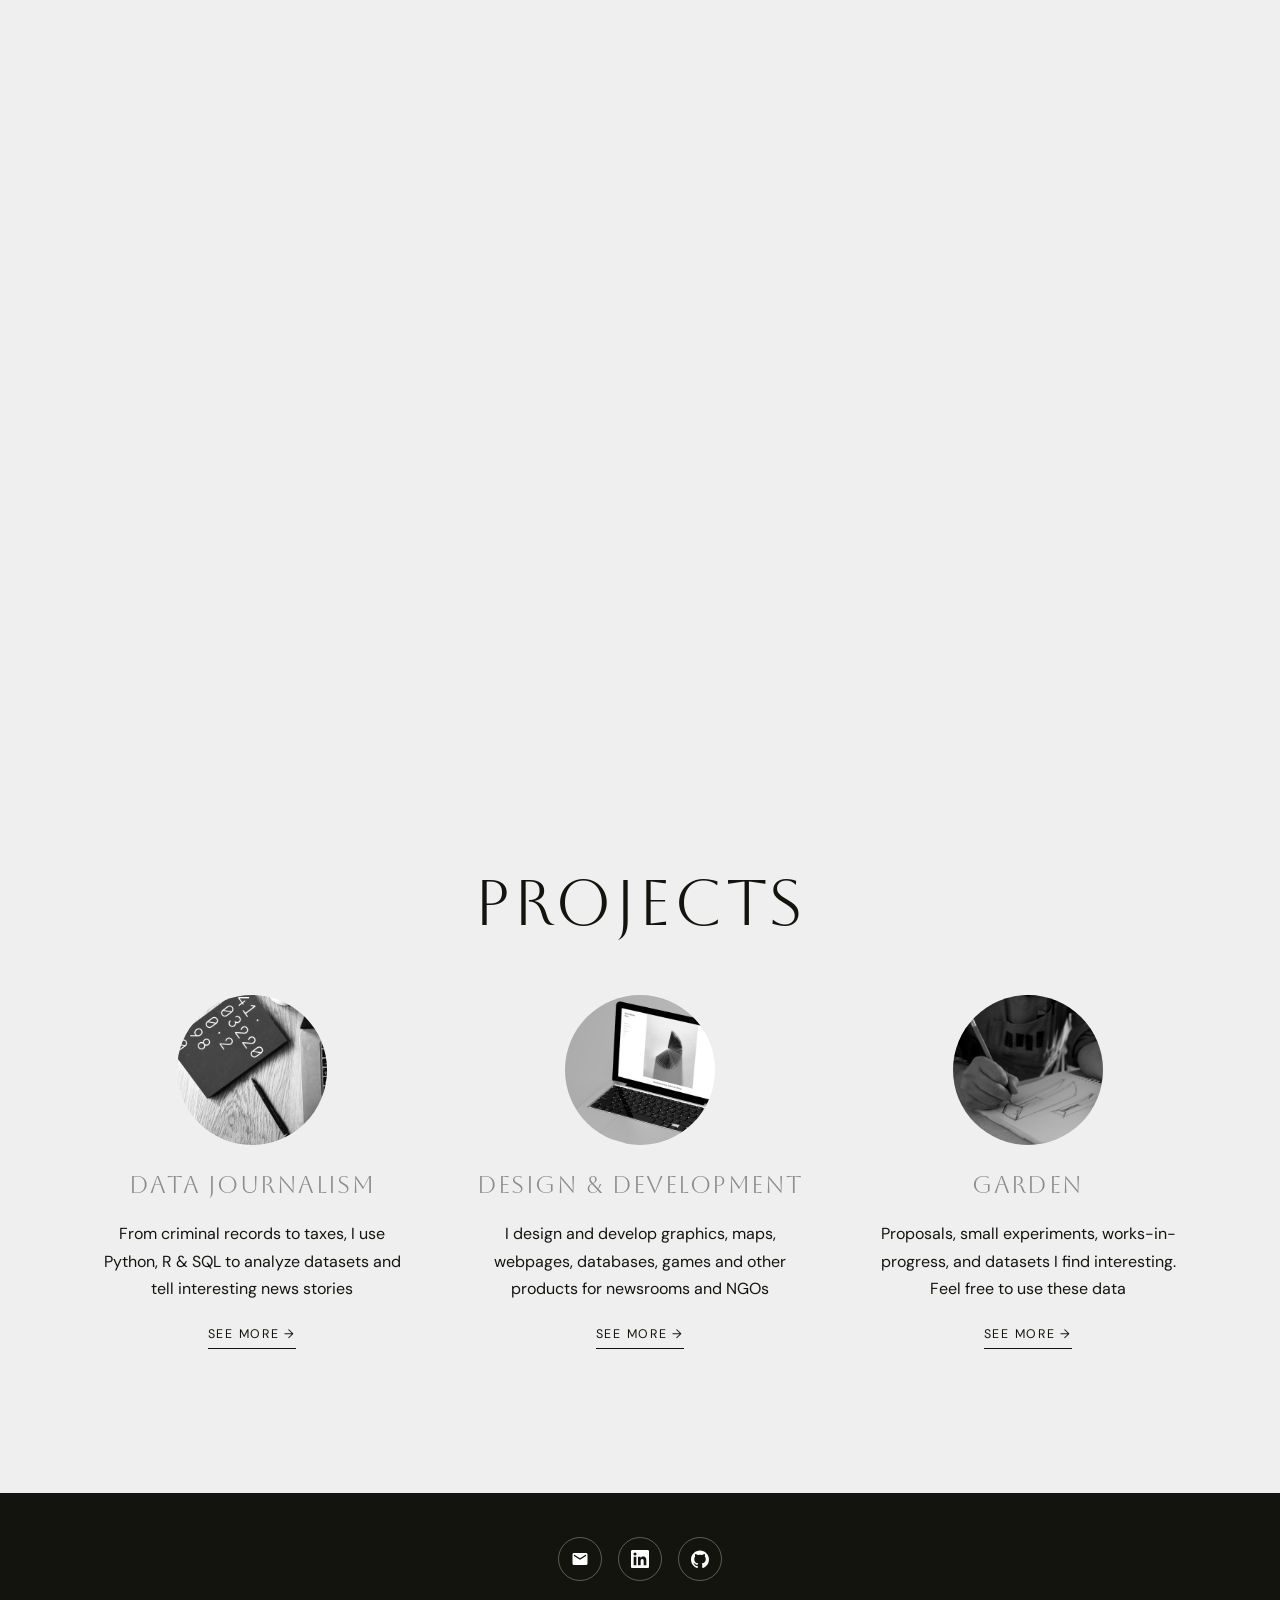
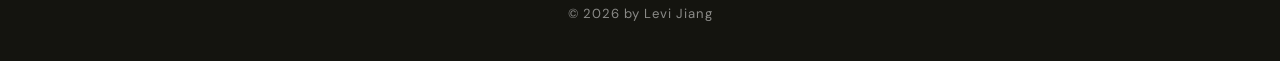
==== commit 8b70ef94: "added fun fact" ====
--- a/index.html
+++ b/index.html
@@ -10,6 +10,7 @@
   <link rel="preconnect" href="https://fonts.gstatic.com" crossorigin />
   <link href="https://fonts.googleapis.com/css2?family=Aboreto&family=DM+Sans:wght@400;500;600&display=swap" rel="stylesheet" />
   <link rel="stylesheet" href="css/style.css?v=31" />
+  <link rel="icon" href="assets/Pics/icon.png" type="image/x-icon">
 </head>
 <body>
   <header class="site-header">
@@ -48,7 +49,8 @@
           <ul class="prev-list">
             <li>Interactive News Designer &amp; Developer @The Philadelphia Inquirer</li>
             <li>Data Journalism Fellow @Dow Jones</li>
-          </ul>
+          </ul><br />
+          <p class="label">Fun Fact: <br /> My last name "Jiang" literally means <img src="assets/Pics/icon.png" alt="Ginger" style="display: inline-block; vertical-align: middle; height: 1.4em;">ginger in Mandarin!</p>
         </div>
         <a href="assets/PDF/Levi%20Jiang%20Resume.pdf" class="btn" target="_blank" rel="noopener">Resume</a>
       </div>
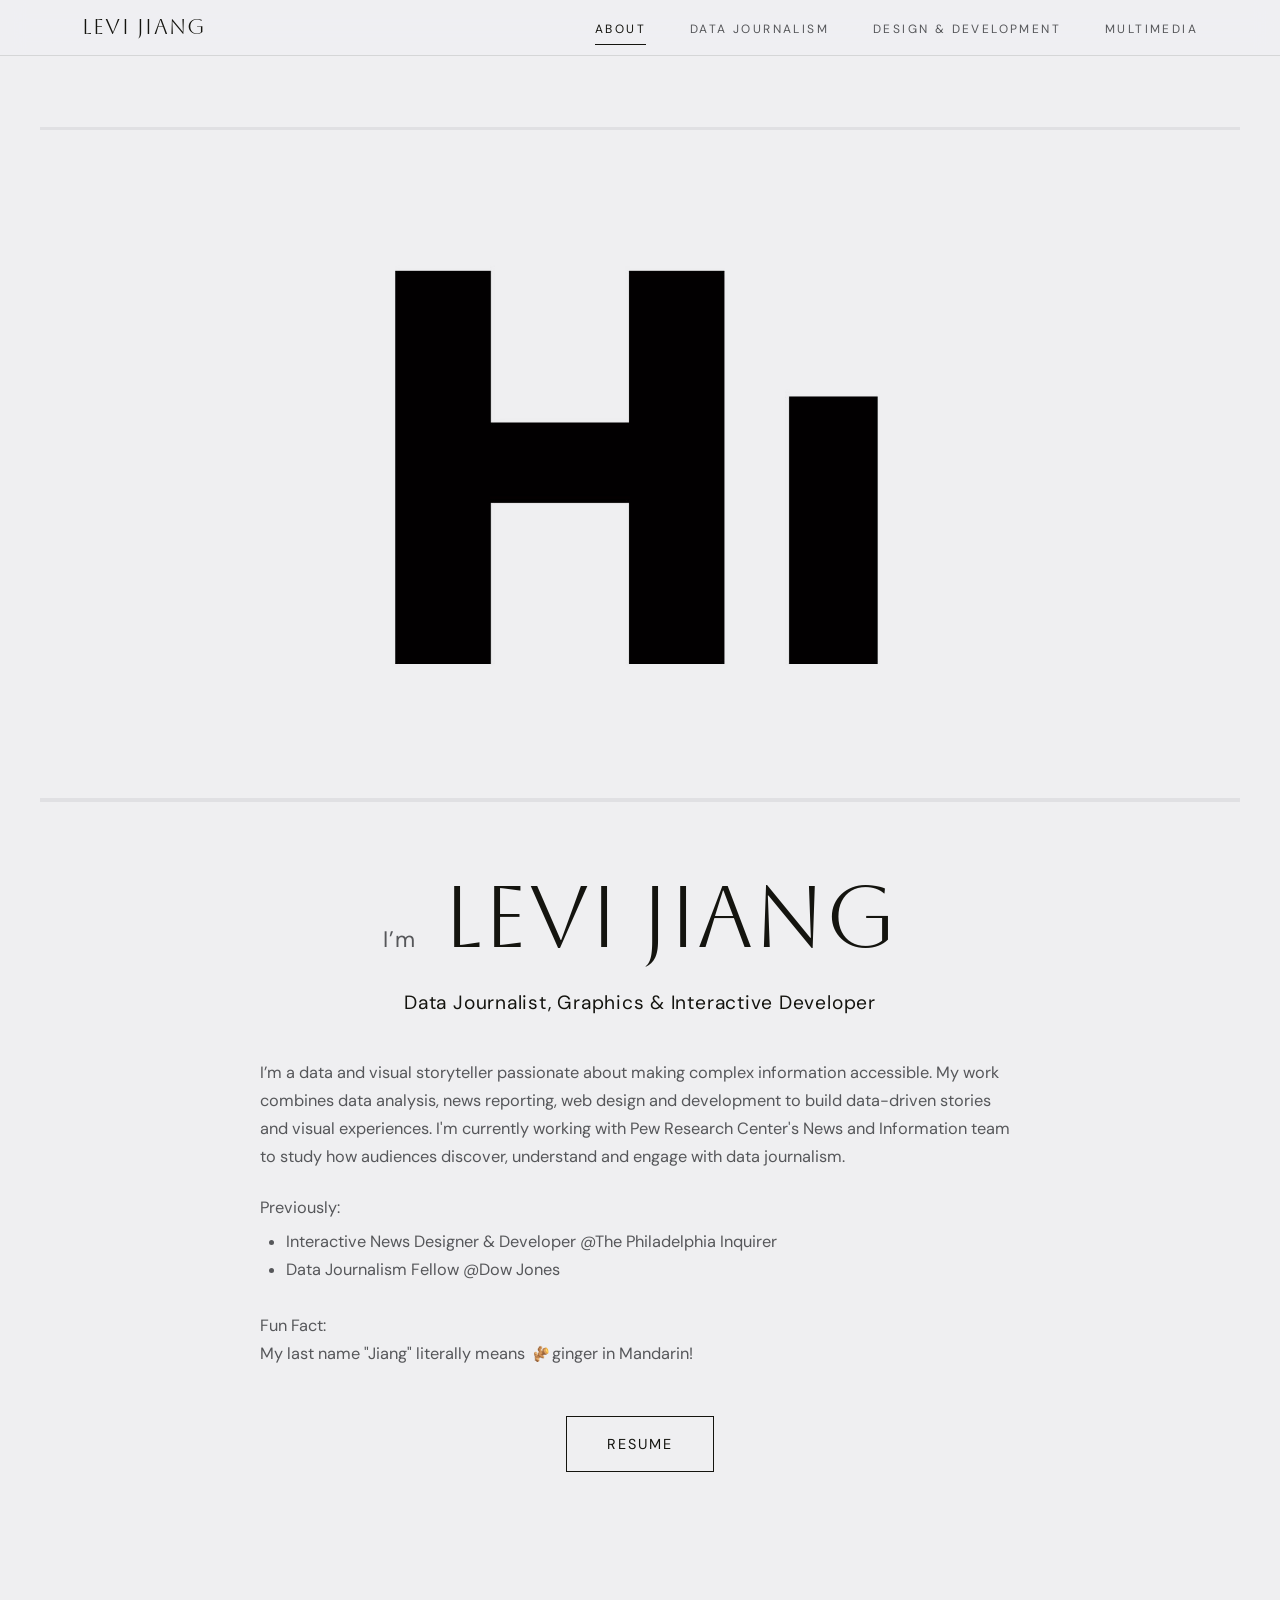
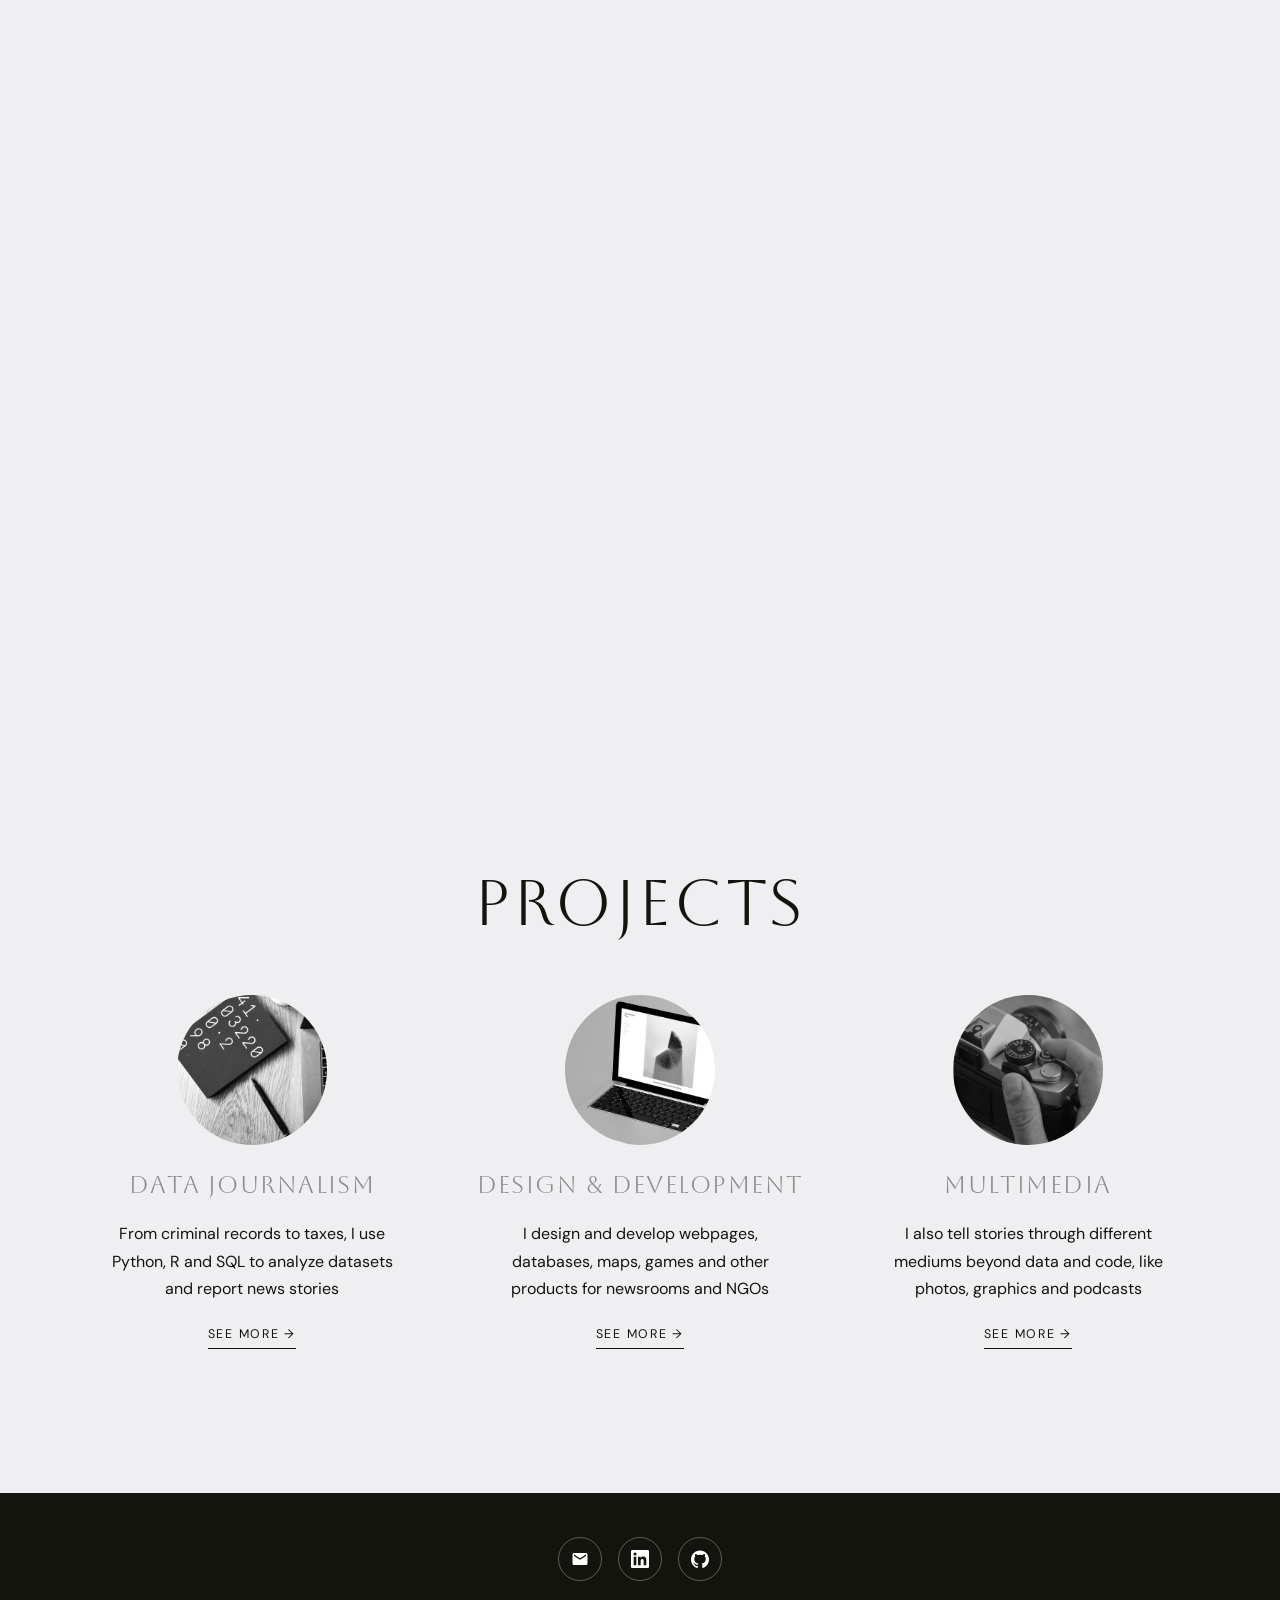
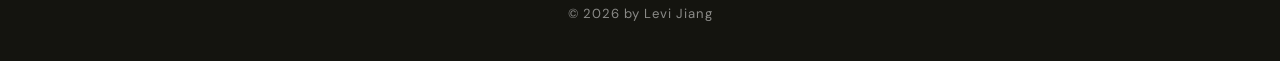
==== commit e356d5e6: "Merge pull request #11 from EASE010/main changed hero" ====
--- a/index.html
+++ b/index.html
@@ -9,7 +9,7 @@
   <link rel="preconnect" href="https://fonts.googleapis.com" />
   <link rel="preconnect" href="https://fonts.gstatic.com" crossorigin />
   <link href="https://fonts.googleapis.com/css2?family=Aboreto&family=DM+Sans:wght@400;500;600&display=swap" rel="stylesheet" />
-  <link rel="stylesheet" href="css/style.css?v=31" />
+  <link rel="stylesheet" href="css/style.css?v=47" />
   <link rel="icon" href="assets/Pics/icon.png" type="image/x-icon">
 </head>
 <body>
@@ -22,7 +22,7 @@
           <li><a href="index.html" class="active">About</a></li>
           <li><a href="data-journalism.html">Data Journalism</a></li>
           <li><a href="design-development.html">Design & Development</a></li>
-          <li><a href="garden.html">Garden</a></li>
+          <li><a href="multimedia.html">Multimedia</a></li>
         </ul>
       </nav>
     </div>
@@ -66,22 +66,22 @@
 
         <div class="areas">
           <div class="area">
-            <img class="area-img" src="assets/Pics/cat-data.jpg?v=2" alt="Data Journalism" />
+            <img class="area-img" src="assets/Pics/cat-data.jpg?v=5" alt="Data Journalism" />
             <h3 class="area-title">Data Journalism</h3>
-            <p>From criminal records to taxes, I use Python, R &amp; SQL to analyze datasets and tell interesting news stories</p>
+            <p>From criminal records to taxes, I use Python, R and SQL to analyze datasets and report news stories</p>
             <a class="area-more" href="data-journalism.html">See more &rarr;</a>
           </div>
           <div class="area">
-            <img class="area-img" src="assets/Pics/cat-design.jpg?v=3" alt="Design &amp; Development" />
+            <img class="area-img" src="assets/Pics/cat-design.jpg?v=5" alt="Design &amp; Development" />
             <h3 class="area-title">Design &amp; Development</h3>
-            <p>I design and develop graphics, maps, webpages, databases, games and other products for newsrooms and NGOs</p>
+            <p>I design and develop webpages, databases, maps, games and other products for newsrooms and NGOs</p>
             <a class="area-more" href="design-development.html">See more &rarr;</a>
           </div>
           <div class="area">
-            <img class="area-img" src="assets/Pics/cat-garden.jpg?v=1" alt="Garden" />
-            <h3 class="area-title">Garden</h3>
-            <p>Proposals, small experiments, works-in-progress, and datasets I find interesting. Feel free to use these data</p>
-            <a class="area-more" href="garden.html">See more &rarr;</a>
+            <img class="area-img" src="assets/Pics/cat-multimedia.jpg?v=3" alt="Multimedia" />
+            <h3 class="area-title">Multimedia</h3>
+            <p>I also tell stories through different mediums beyond data and code, like photos, graphics and podcasts </p>
+            <a class="area-more" href="multimedia.html">See more &rarr;</a>
           </div>
         </div>
       </div>
--- a/css/style.css
+++ b/css/style.css
@@ -1,5 +1,5 @@
 :root {
-  --bg: #efeff0;        /* newsprint paper gray/
+  --bg: #efeff1;        /* newsprint paper gray/
   --bg-soft: #e2e3e4;   /* slightly deeper gray for contrasting sections */
   --ink: #14140f;
   --muted: #8b8c8d;
@@ -55,13 +55,11 @@
   cursor: pointer;
 }
 .btn:hover { background: var(--ink); color: #fff; }
-.btn-solid { background: var(--ink); color: #fff; }
-.btn-solid:hover { background: #fff; color: var(--ink); }
 
 /* ---------- Header ---------- */
 .site-header {
   position: sticky; top: 0; z-index: 50;
-  background: rgba(239, 239, 240, 0.85);
+  background: rgba(239, 239, 242, 0.85);
   backdrop-filter: saturate(180%) blur(12px);
   border-bottom: 1px solid var(--line);
 }
@@ -98,10 +96,8 @@
   display: block;
   background: var(--bg);
   /* video has a white background; multiply lets the paper-gray page show
-     through the white while keeping the black "Hi" — so it blends in */
+     through the white while keeping the coloured content — so it blends in */
   mix-blend-mode: multiply;
-  /* desaturate so the hand/sphere match the black & white page */
-  filter: grayscale(100%);
 }
 .scroll-cue {
   position: absolute; left: 50%; bottom: 26px; transform: translateX(-50%);
@@ -112,7 +108,7 @@
 .scroll-cue::after { content: ""; width: 1px; height: 34px; background: var(--muted); }
 @keyframes bob { 0%,100%{ transform: translateX(-50%) translateY(0);} 50%{ transform: translateX(-50%) translateY(6px);} }
 
-/* ---------- Intro block (below the Hi) ---------- */
+/* ---------- Intro block ---------- */
 .intro { padding: 0px 0 100px; text-align: left; }
 /* Only the name + role stay centered; everything below reads left-aligned */
 .intro h1,
@@ -130,7 +126,7 @@
 .prev-list li { color: var(--muted-dark); font-size: 1.02rem; line-height: 1.7; }
 .intro .btn { display: flex; width: fit-content; margin: 48px auto 0; }
 
-/* ---------- Portrait parallax (photo drifts slower than the page) ---------- */
+/* ---------- Portrait parallax ---------- */
 .portrait-reveal {
   position: relative;
   height: 91vh;
@@ -149,7 +145,7 @@
   .portrait-reveal { height: 56vh; min-height: 340px; background-attachment: scroll; }
 }
 
-/* ---------- Projects preview (three areas) ---------- */
+/* ---------- Projects preview ---------- */
 .projects-preview {
   padding: 80px 0;
   background: var(--bg);
@@ -169,7 +165,7 @@
   width: 150px; height: 150px;
   border-radius: 50%;
   object-fit: cover;
-  filter: grayscale(100%);
+  /*filter: grayscale(100%);*/
   margin-bottom: 28px;
 }
 .area-title {
@@ -185,6 +181,20 @@
 
 /* award line inside a Garden-style card */
 .projects-item .award { display: block; margin-top: 12px; font-family: var(--sans); font-size: 0.82rem; color: var(--ink); }
+
+/* A row of "issue" links for a project with multiple deliverables (e.g. MoCA) */
+.project-issues { display: flex; flex-wrap: wrap; gap: 10px; margin-top: 16px; }
+.project-issues a {
+  font-family: var(--sans);
+  font-size: 0.8rem;
+  letter-spacing: 0.03em;
+  padding: 7px 16px;
+  border: 1px solid var(--line);
+  border-radius: 100px;
+  color: var(--ink);
+  transition: background .18s ease, border-color .18s ease, color .18s ease;
+}
+.project-issues a:hover { background: var(--ink); border-color: var(--ink); color: #fff; }
 
 @media (max-width: 768px) {
   .areas { grid-template-columns: 1fr; gap: 56px; }
@@ -210,7 +220,7 @@
    reveal colour + zoom on hovering the picture or the headline. Touch devices
    have no hover, so they just show the images in full colour. */
 @media (hover: hover) {
-  .project-thumb img { filter: grayscale(100%); }
+  .project-thumb img { /*filter: grayscale(100%); */}
   .project-thumb:hover img,
   .projects-item:has(h3 a:hover) .project-thumb img { filter: grayscale(0%); transform: scale(1.04); }
 }
@@ -222,64 +232,43 @@
   .projects-item { grid-template-columns: 1fr; gap: 20px; padding: 32px 0; }
 }
 
+/* ---------- Multimedia page ---------- */
+.media-section { padding: 60px 0; }
+.media-section + .media-section { border-top: 1px solid var(--line); }
+.media-heading { font-family: var(--display); font-size: clamp(1.7rem, 3.5vw, 2.4rem); letter-spacing: 0.02em; margin-bottom: 8px; }
+.media-sub { font-family: var(--sans); color: var(--muted-dark); font-size: 1rem; margin-bottom: 32px; margin-top: 20px; max-width: 90%; }
+
+/* Photography — masonry columns */
+.photo-grid { columns: 4 200px; column-gap: 14px; }
+.photo-grid > * { width: 100%; margin: 0 0 16px; border-radius: 3px; break-inside: avoid; display: block; overflow: hidden; background: var(--bg-soft); }
+.photo-grid img { width: 100%; height: auto; display: block; }
+
+/* Graphics — masonry (charts/maps shown in full, never cropped) */
+.gfx-grid { columns: 4; column-gap: 14px; }
+.gfx-grid > * { display: block; break-inside: avoid; margin: 0 0 14px; overflow: hidden; border-radius: 3px; border: 1px solid var(--line); background: var(--bg-soft); }
+.gfx-grid img { width: 100%; height: auto; display: block; }
+@media (max-width: 1000px) { .gfx-grid { columns: 3; } }
+@media (max-width: 720px) { .gfx-grid { columns: 2; } }
+
+/* Podcast episode list */
+.podcast-list { list-style: none; max-width: 820px; margin: 0; }
+.podcast-list li { border-top: 1px solid var(--line); }
+.podcast-list li:last-child { border-bottom: 1px solid var(--line); }
+.podcast-list a {
+  display: flex; align-items: center;
+  padding: 16px 6px;
+  font-family: var(--sans); font-size: 1.02rem; line-height: 1.4; color: var(--ink);
+  transition: color .18s ease, padding-left .18s ease;
+}
+.podcast-list a:hover { color: var(--muted-dark); padding-left: 12px; }
+
+@media (max-width: 640px) {
+  .photo-grid { columns: 2 140px; }
+  .gfx-grid { columns: 2; }
+}
+
 /* ---------- Section shell ---------- */
 .section { padding: 90px 0; }
-
-/* ---------- Project category intro ---------- */
-.cats { display: grid; grid-template-columns: repeat(3, 1fr); gap: 40px; margin-bottom: 84px; }
-.cat h3 { font-family: var(--display); font-size: 1.5rem; margin-bottom: 14px; letter-spacing: 0.02em; }
-.cat p { color: var(--muted-dark); font-size: 0.98rem; }
-.cat .num { font-family: var(--sans); font-size: 0.8rem; letter-spacing: 0.2em; color: var(--muted); display: block; margin-bottom: 16px; }
-
-/* ---------- Filters ---------- */
-.filters { display: flex; flex-wrap: wrap; gap: 10px; justify-content: center; margin-bottom: 56px; }
-.filter-btn {
-  font-family: var(--sans); font-size: 0.78rem; font-weight: 400;
-  letter-spacing: 0.14em; text-transform: uppercase;
-  padding: 10px 24px; border: 1px solid var(--line); background: var(--bg); color: var(--muted-dark);
-  cursor: pointer; transition: all .18s ease;
-}
-.filter-btn:hover { border-color: var(--ink); color: var(--ink); }
-.filter-btn.active { background: var(--ink); border-color: var(--ink); color: #fff; }
-
-/* ---------- Projects grid ---------- */
-.project-grid { display: grid; grid-template-columns: repeat(3, 1fr); gap: 4px; }
-.project-card {
-  position: relative; display: block; overflow: hidden;
-  background: var(--ink); aspect-ratio: 4 / 3;
-}
-.project-card .thumb {
-  width: 100%; height: 100%; object-fit: cover;
-  transition: transform .5s ease, opacity .4s ease;
-  opacity: 0.92;
-}
-.project-card:hover .thumb { transform: scale(1.06); opacity: 0.4; }
-.project-fallback {
-  position: absolute; inset: 0;
-  background: linear-gradient(135deg, #1a1a1a, #333);
-}
-.project-overlay {
-  position: absolute; inset: 0; z-index: 2;
-  display: flex; flex-direction: column; justify-content: flex-end;
-  padding: 26px; color: #fff;
-  background: linear-gradient(to top, rgba(0,0,0,.7) 0%, rgba(0,0,0,.15) 55%, rgba(0,0,0,0) 100%);
-}
-.project-overlay .tag { font-family: var(--sans); font-size: 0.68rem; letter-spacing: 0.18em; text-transform: uppercase; opacity: .85; margin-bottom: 10px; }
-.project-overlay h3 { font-family: var(--display); font-size: 1.3rem; line-height: 1.15; letter-spacing: 0.01em; }
-.project-overlay p { font-size: 0.9rem; line-height: 1.5; margin-top: 12px; max-height: 0; opacity: 0; overflow: hidden; transition: all .35s ease; }
-.project-card:hover .project-overlay p { max-height: 140px; opacity: .95; }
-
-/* ---------- About ---------- */
-.about-grid { display: grid; grid-template-columns: 0.85fr 1.15fr; gap: 72px; align-items: start; }
-.about-photo { width: 100%; border-radius: 2px; object-fit: cover; filter: grayscale(100%); }
-.about-body h2 { font-family: var(--display); font-size: clamp(2rem, 4vw, 2.8rem); margin-bottom: 28px; letter-spacing: 0.02em; }
-.about-body p { color: var(--muted-dark); margin-bottom: 22px; }
-.about-body p strong { color: var(--ink); font-weight: 600; }
-.about-list { list-style: none; margin: 36px 0; }
-.about-list li { padding: 20px 0; border-top: 1px solid var(--line); }
-.about-list li:last-child { border-bottom: 1px solid var(--line); }
-.about-list .role { font-family: var(--sans); font-weight: 500; color: var(--ink); letter-spacing: 0.02em; }
-.about-list .org { color: var(--muted-dark); font-size: 0.95rem; }
 
 /* ---------- Footer ---------- */
 .site-footer { background: var(--ink); color: #fff; padding: 44px 0 36px; text-align: center; }
@@ -290,12 +279,6 @@
 .footer-bottom { margin-top: 22px; font-family: var(--sans); font-size: 0.82rem; letter-spacing: 0.06em; color: rgba(255,255,255,.5); }
 
 /* ---------- Responsive ---------- */
-@media (max-width: 920px) {
-  .cats { grid-template-columns: 1fr; gap: 28px; }
-  .project-grid { grid-template-columns: repeat(2, 1fr); }
-  .about-grid { grid-template-columns: 1fr; gap: 36px; }
-  .about-photo { max-width: 360px; }
-}
 @media (max-width: 640px) {
   .nav-toggle { display: block; }
   .nav-links {
@@ -311,6 +294,4 @@
   .intro { padding: 24px 0 80px; }
   .projects-preview { padding: 90px 0; }
   .section { padding: 64px 0; }
-  .project-grid { grid-template-columns: 1fr; }
-  .project-overlay p { max-height: none; opacity: .95; }
-}
+}
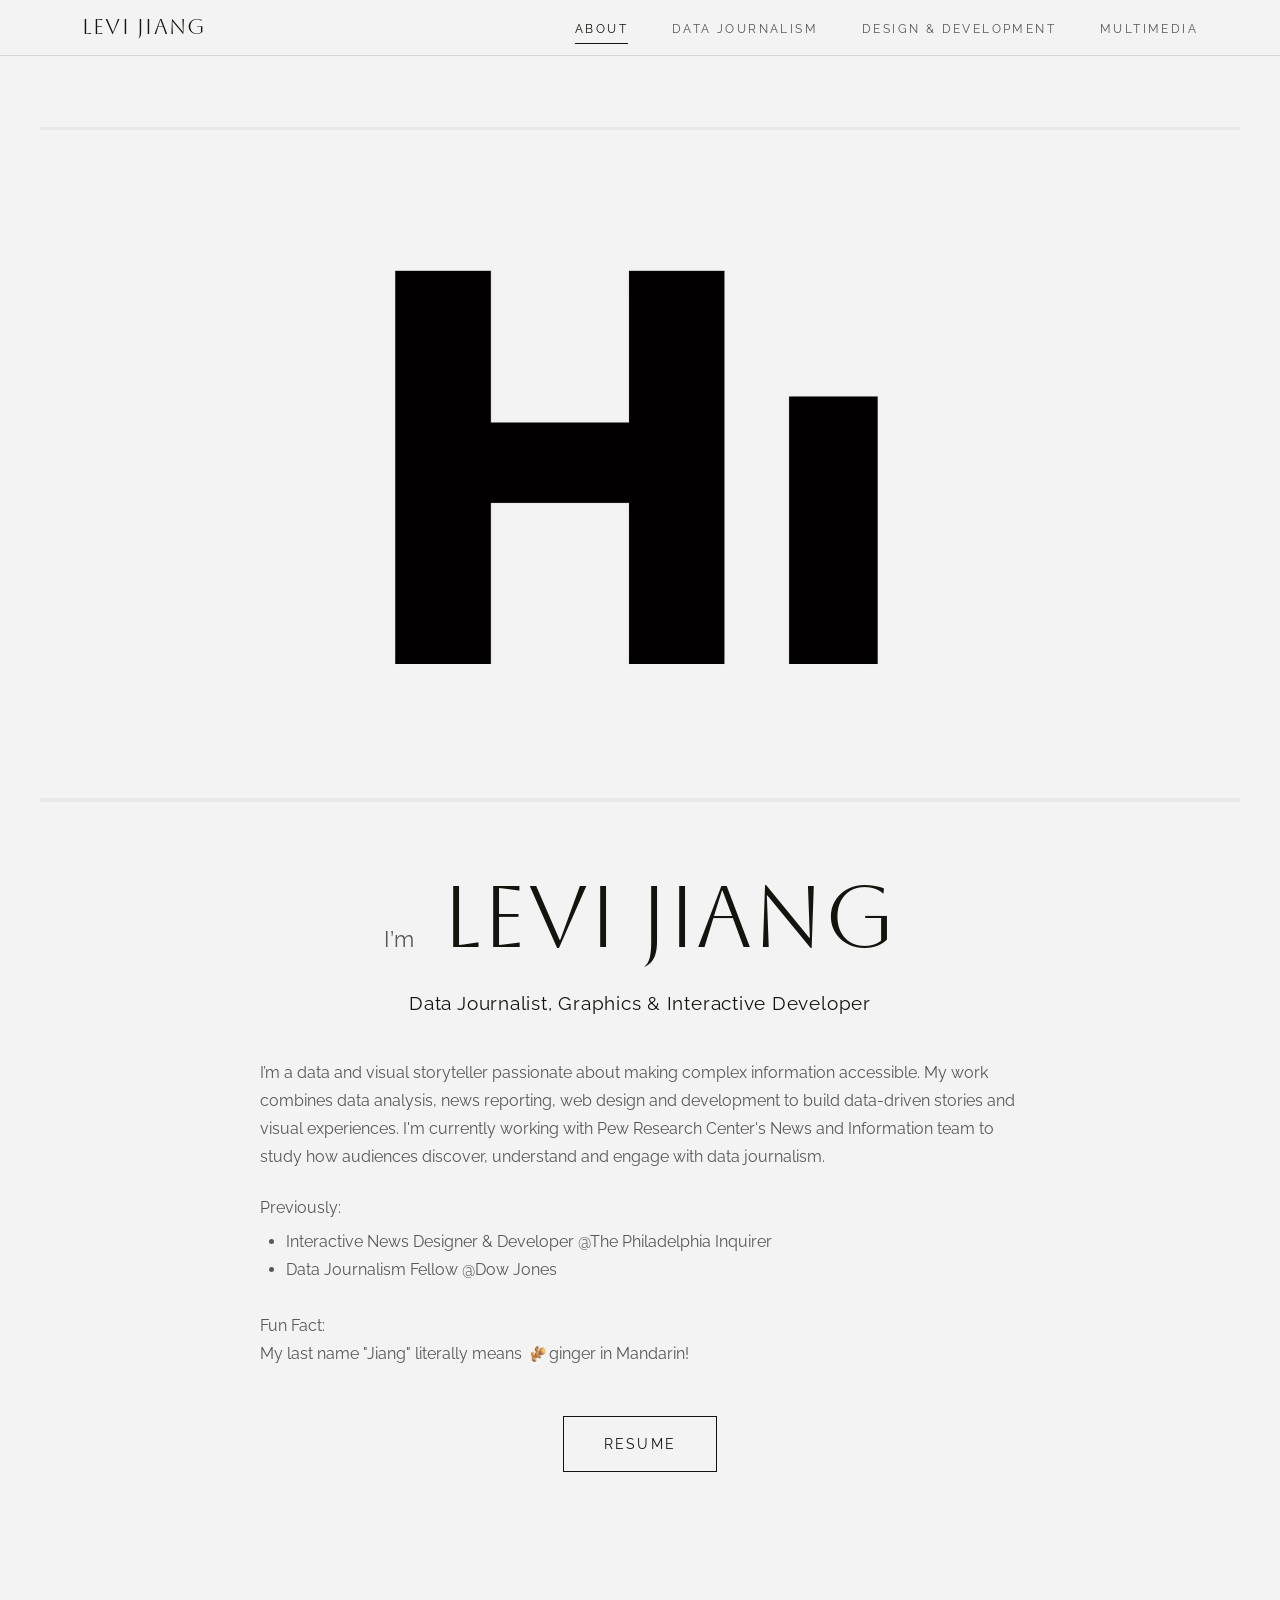
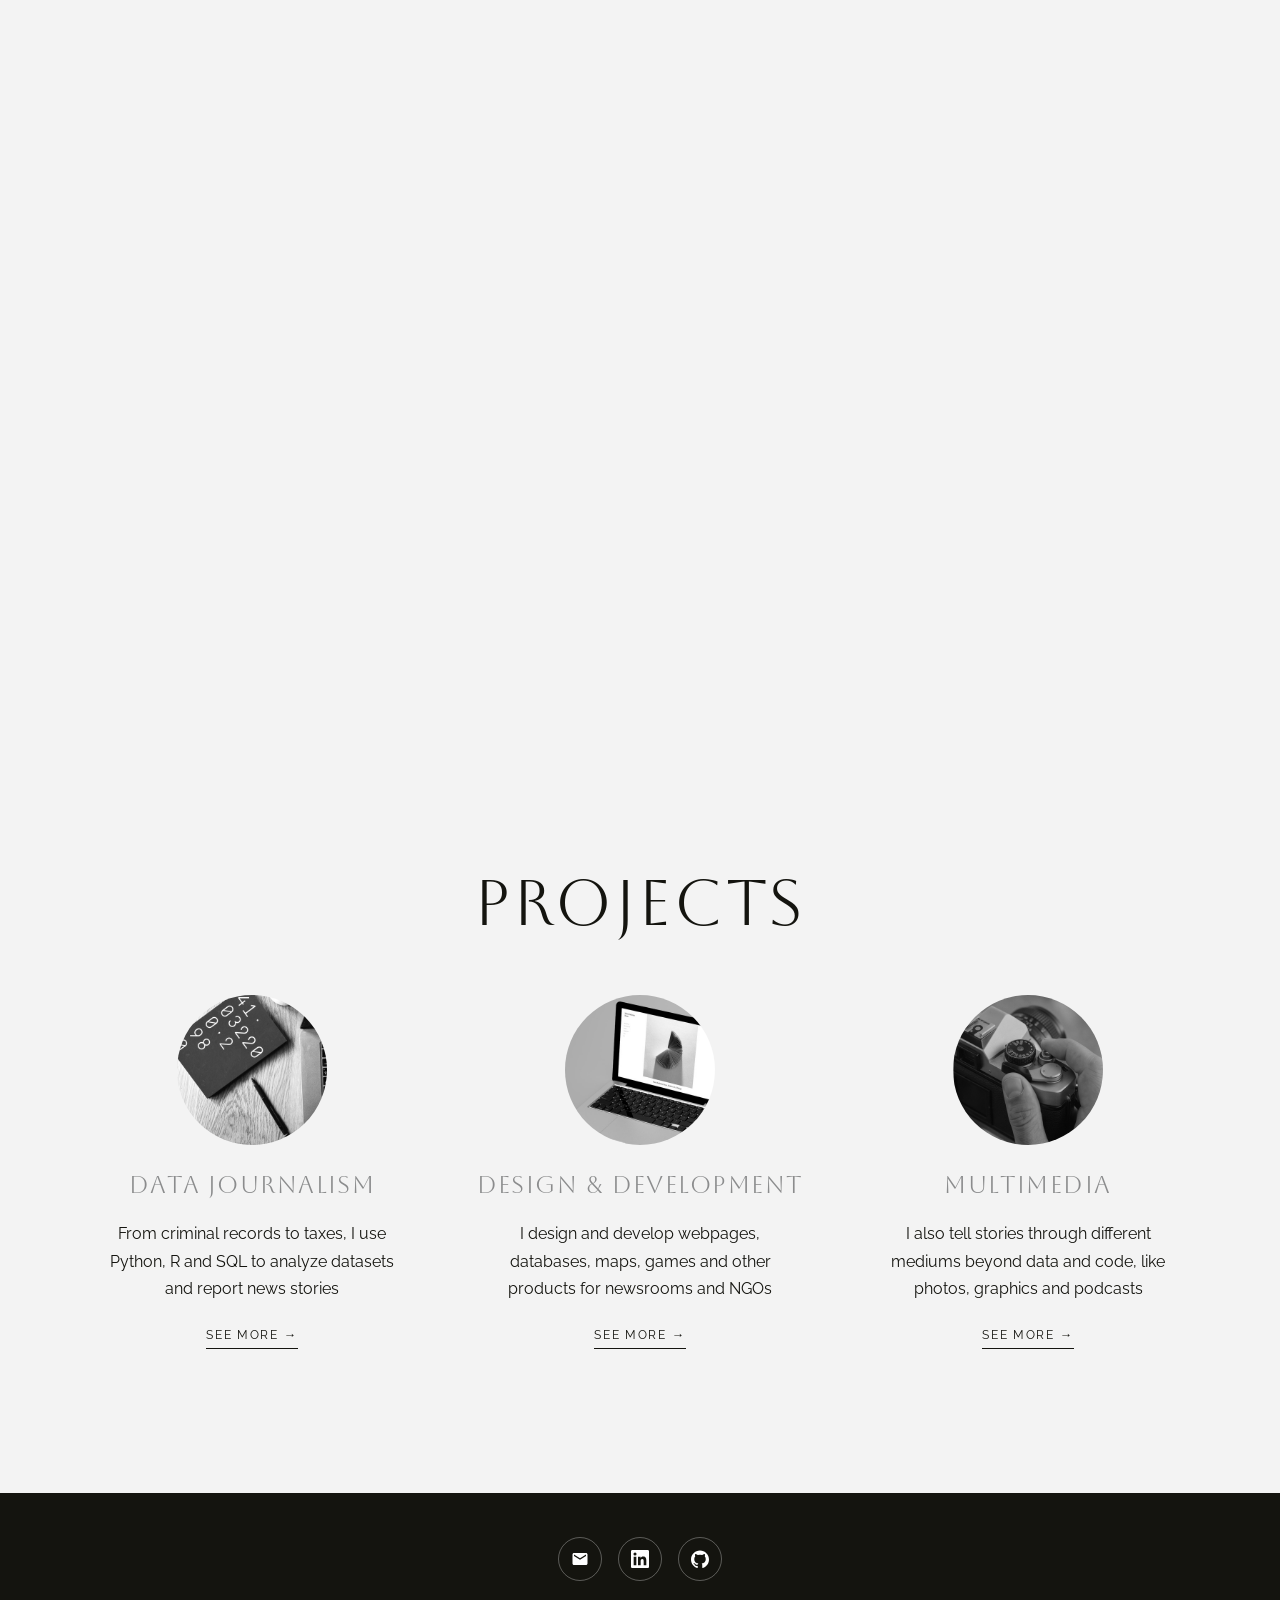
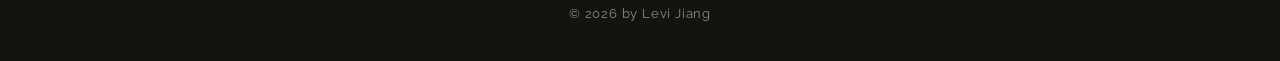
==== commit ae8ed6f9: "Merge pull request #18 from EASE010/main changed body text font" ====
--- a/index.html
+++ b/index.html
@@ -8,8 +8,8 @@
   <meta name="google-site-verification" content="5mQPU6dWFtJViAVLo6UdJofTMunN8_RnD3cqD2Gphuk" />
   <link rel="preconnect" href="https://fonts.googleapis.com" />
   <link rel="preconnect" href="https://fonts.gstatic.com" crossorigin />
-  <link href="https://fonts.googleapis.com/css2?family=Aboreto&family=DM+Sans:wght@400;500;600&display=swap" rel="stylesheet" />
-  <link rel="stylesheet" href="css/style.css?v=47" />
+  <link href="https://fonts.googleapis.com/css2?family=Aboreto&family=Raleway:wght@400;500;600&display=swap" rel="stylesheet" />
+  <link rel="stylesheet" href="css/style.css?v=54" />
   <link rel="icon" href="assets/Pics/icon.png" type="image/x-icon">
 </head>
 <body>
--- a/css/style.css
+++ b/css/style.css
@@ -1,5 +1,5 @@
 :root {
-  --bg: #efeff1;        /* newsprint paper gray/
+  --bg: #f3f3f3;        /* newsprint paper gray/
   --bg-soft: #e2e3e4;   /* slightly deeper gray for contrasting sections */
   --ink: #14140f;
   --muted: #8b8c8d;
@@ -7,8 +7,8 @@
   --line: #d5d6d7;
   --maxw: 1180px;
   --display: "Aboreto", "Times New Roman", serif;
-  --sans: "DM Sans", -apple-system, BlinkMacSystemFont, "Segoe UI", Roboto, sans-serif;
-  --body: "DM Sans", -apple-system, BlinkMacSystemFont, "Segoe UI", Roboto, sans-serif;
+  --sans: "Raleway", -apple-system, BlinkMacSystemFont, "Segoe UI", Roboto, sans-serif;
+  --body: "Raleway", -apple-system, BlinkMacSystemFont, "Segoe UI", Roboto, sans-serif;
 }
 
 * { box-sizing: border-box; margin: 0; padding: 0; }
@@ -59,7 +59,7 @@
 /* ---------- Header ---------- */
 .site-header {
   position: sticky; top: 0; z-index: 50;
-  background: rgba(239, 239, 242, 0.85);
+  background: rgba(243, 243, 243, 0.85);
   backdrop-filter: saturate(180%) blur(12px);
   border-bottom: 1px solid var(--line);
 }
@@ -179,7 +179,7 @@
 .area-more { display: inline-block; margin-top: 22px; font-family: var(--sans); font-size: 0.78rem; letter-spacing: 0.14em; text-transform: uppercase; color: var(--ink); border-bottom: 1px solid var(--ink); padding-bottom: 3px; transition: opacity .2s ease; }
 .area-more:hover { opacity: 0.5; }
 
-/* award line inside a Garden-style card */
+/* award line inside a Projects-style card */
 .projects-item .award { display: block; margin-top: 12px; font-family: var(--sans); font-size: 0.82rem; color: var(--ink); }
 
 /* A row of "issue" links for a project with multiple deliverables (e.g. MoCA) */
@@ -207,11 +207,12 @@
 .page-head .page-sub { font-family: var(--sans); color: var(--muted); letter-spacing: 0.06em; margin-top: 16px; }
 .page-head .lead { font-family: var(--sans); color: var(--muted-dark); max-width: 640px; margin: 22px auto 0; letter-spacing: 0.02em; }
 
-/* ---------- Garden ---------- */
+/* ---------- Projects ---------- */
 .project-list { max-width: 940px; margin: 0 auto; display: flex; flex-direction: column; }
 .projects-item { display: grid; grid-template-columns: 320px 1fr; gap: 40px; align-items: center; padding: 44px 0; border-top: 1px solid var(--line); }
-.projects-item:last-child { border-bottom: 1px solid var(--line); }
-.project-thumb { display: block; overflow: hidden; border-radius: 2px; }
+.projects-item:last-child { border-bottom: 0px solid var(--line); }
+.projects-item:first-child { border-top: 0px solid var(--line); }
+.project-thumb { display: block; overflow: hidden; border-radius: 0px; }
 .project-thumb img {
   width: 100%; aspect-ratio: 3 / 2; object-fit: cover;
   transition: filter .4s ease, transform .5s ease;
@@ -233,42 +234,49 @@
 }
 
 /* ---------- Multimedia page ---------- */
-.media-section { padding: 60px 0; }
-.media-section + .media-section { border-top: 1px solid var(--line); }
+.media-section { padding: 80px 0; }
+.media-section + .media-section { border-top: 0px solid var(--line); }
 .media-heading { font-family: var(--display); font-size: clamp(1.7rem, 3.5vw, 2.4rem); letter-spacing: 0.02em; margin-bottom: 8px; }
 .media-sub { font-family: var(--sans); color: var(--muted-dark); font-size: 1rem; margin-bottom: 32px; margin-top: 20px; max-width: 90%; }
 
 /* Photography — masonry columns */
-.photo-grid { columns: 4 200px; column-gap: 14px; }
-.photo-grid > * { width: 100%; margin: 0 0 16px; border-radius: 3px; break-inside: avoid; display: block; overflow: hidden; background: var(--bg-soft); }
+.photo-grid { columns: 3 200px; column-gap: 14px; }
+.photo-grid > * { width: 100%; margin: 0 0 16px; border-radius: 0%; break-inside: avoid; display: block; overflow: hidden; background: var(--bg-soft); }
 .photo-grid img { width: 100%; height: auto; display: block; }
 
 /* Graphics — masonry (charts/maps shown in full, never cropped) */
-.gfx-grid { columns: 4; column-gap: 14px; }
-.gfx-grid > * { display: block; break-inside: avoid; margin: 0 0 14px; overflow: hidden; border-radius: 3px; border: 1px solid var(--line); background: var(--bg-soft); }
-.gfx-grid img { width: 100%; height: auto; display: block; }
-@media (max-width: 1000px) { .gfx-grid { columns: 3; } }
-@media (max-width: 720px) { .gfx-grid { columns: 2; } }
+.gfx-grid { display: flex; gap: 14px; align-items: flex-start; }
+.gfx-col { flex: 1 1 0; min-width: 0; display: flex; flex-direction: column; gap: 14px; }
+.gfx-col > a { display: block; overflow: hidden; background: var(--bg-soft); }
+.gfx-col img { width: 100%; height: auto; display: block; }
+@media (max-width: 640px) { .gfx-grid { flex-direction: column; } }
 
 /* Podcast episode list */
+.podcast-layout { display: flex; gap: 48px; align-items: center; }
+.podcast-layout .podcast-list { flex: 1 1 35%; }
+.podcast-figure { flex: 1 1 42%; margin: 0; }
+.podcast-figure img { width: 100%; height: auto; display: block; }
 .podcast-list { list-style: none; max-width: 820px; margin: 0; }
-.podcast-list li { border-top: 1px solid var(--line); }
-.podcast-list li:last-child { border-bottom: 1px solid var(--line); }
+@media (max-width: 768px) {
+  .podcast-layout { flex-direction: column; align-items: stretch; }
+  .podcast-figure { order: -1; }
+}
+.podcast-list li { border-top: 0px solid var(--line); }
+.podcast-list li:last-child { border-bottom: 0cm solid var(--line); }
 .podcast-list a {
   display: flex; align-items: center;
   padding: 16px 6px;
   font-family: var(--sans); font-size: 1.02rem; line-height: 1.4; color: var(--ink);
   transition: color .18s ease, padding-left .18s ease;
 }
-.podcast-list a:hover { color: var(--muted-dark); padding-left: 12px; }
+.podcast-list a:hover { color: var(--muted-dark); padding-left: 8px; }
 
 @media (max-width: 640px) {
   .photo-grid { columns: 2 140px; }
-  .gfx-grid { columns: 2; }
 }
 
 /* ---------- Section shell ---------- */
-.section { padding: 90px 0; }
+.section { padding: 100px 0; }
 
 /* ---------- Footer ---------- */
 .site-footer { background: var(--ink); color: #fff; padding: 44px 0 36px; text-align: center; }
